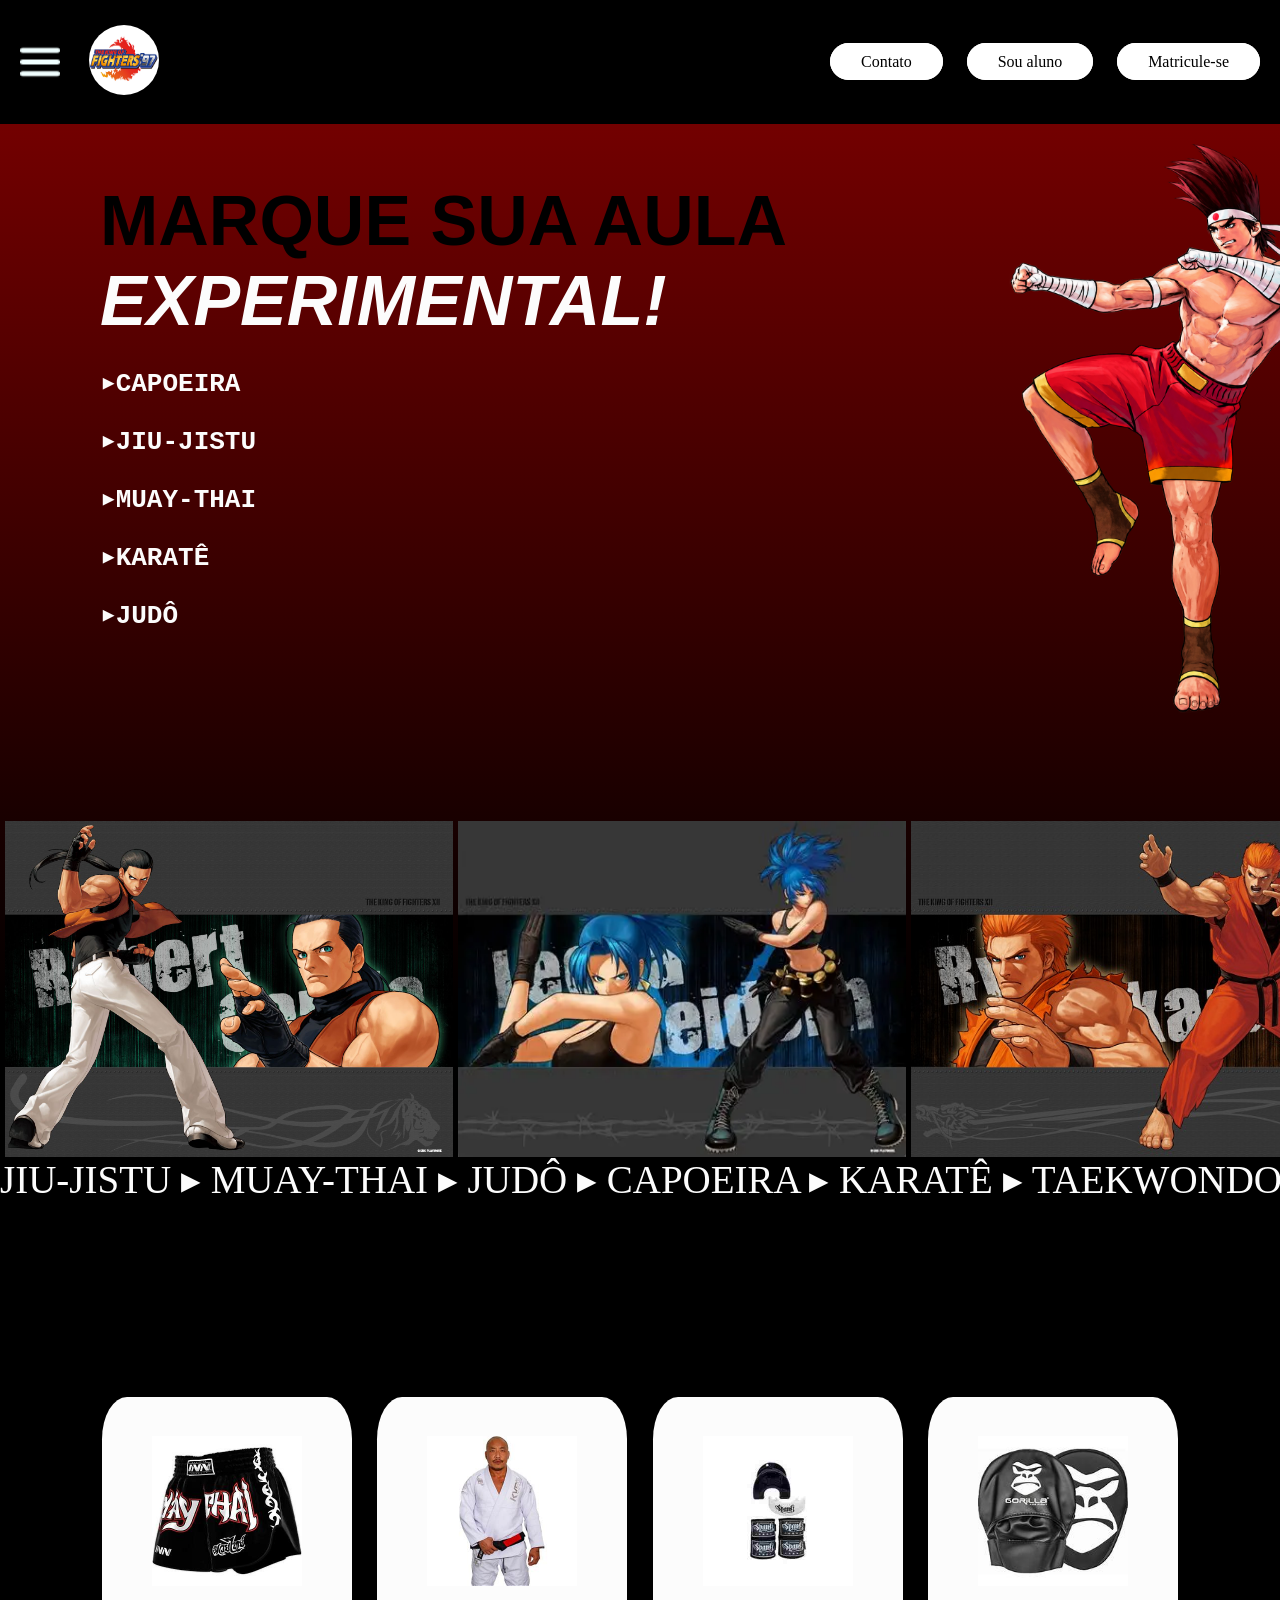
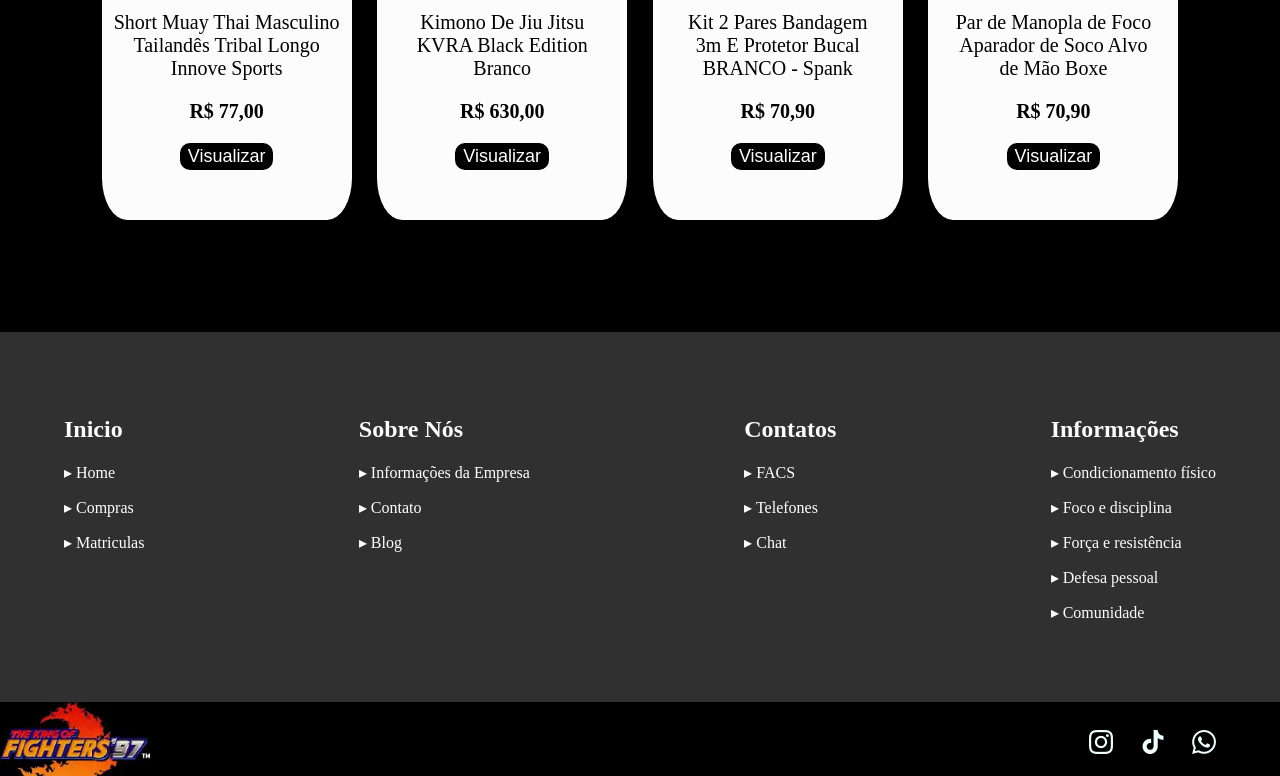
==== index.html @ a8ce58ba "Área de contato" ====
<!DOCTYPE html>
<html lang="pt-br">
<head>
    <meta charset="UTF-8">
    <meta name="viewport" content="width=device-width, initial-scale=1.0">
    <title>Academia TEAM</title>
    <link rel="stylesheet" href="static/style/style.css">
</head>
<body>
     <div id="beetwen" style="position: fixed; background-color: black;">
        <img src="static/icons/menu-burger (1).png" alt="" style="padding-left: 20px; width: 40px;">
        <a href="index.html"><img src="static/img/logo-kof-97.jpg" id="logo-kof"></a>

        <div style="margin-left: auto; padding-right: 20px; font-size: 16px;">
            <a id="btncontato" class="button0" href="#">Contato</a>
            <div id="contato">
                <h3><a href="#">Whatsapp</a></h3>
                <h3><a href="#">G-mail</a></h3>
            </div>

            <a class="button0" id="btnlogin" href="#">Sou aluno</a>
            <div id="login">
                <div id="beetwen">
                    <h2>Área do Aluno</h2>
                </div>
                <form action="" method="post">
                    CPF: <input type="text"><p>
                    Senha: <input type="password">
                    <p style="padding-left: 65%;"><button id="button1" type="submit">Acessar</button></p>
                </form>
            </div>

            <a class="button0" id="matricula" href="unidades.html">Matricule-se</a>
        </div>
    </div>
    <br><br>

    <div id="beetwen" style="background: linear-gradient(to bottom, rgb(126, 0, 0), black);">
            <h1>
                <titulo>MARQUE SUA AULA</titulo>
                <titulo><i id="transicao">EXPERIMENTAL!</i></titulo>
                <p>▸<a id="catalog" href="#">CAPOEIRA</a></p>
                <p>▸<a id="catalog" href="#">JIU-JISTU</a></p>
                <p>▸<a id="catalog" href="#">MUAY-THAI</a></p>
                <p>▸<a id="catalog" href="#">KARATÊ</a></p>
                <p>▸<a id="catalog" href="#">JUDÔ</a></p>
            </h1>
            <img id="wall" src="static/img/wallpaper.png">
    </div>
 
    <div class="carrossel">
        <img class="photo" src="static/img/robert.jpg" alt="">
        <img class="photo" src="static/img/leona.webp" alt="">
        <img class="photo" src="static/img/Sakazaki.Ryo.jpg" alt="">
        <img class="photo" src="static/img/kim.webp" alt="">
        <img class="photo" src="static/img/Iori.jpg" alt="">
        
    </div>
    <div class="carrossel">
        <titulo1>JIU-JISTU ▸ MUAY-THAI ▸ JUDÔ ▸ CAPOEIRA ▸ KARATÊ ▸ TAEKWONDO</titulo1>
    </div>
    <br><br>
    <br>
    
    <div id="beetwen" class="center">
        <div class="cartao">
            <div class="conteudo">
                <img src="static/img/OPHS.jpg" alt="" style="width: 150px;">
                    <p>Short Muay Thai Masculino 
                    <br>Tailandês Tribal Longo 
                    <br>Innove Sports</p>
                    <p><b>R$ 77,00 </b></p>
                    <button id="button1"><a href="https://produto.mercadolivre.com.br/MLB-4993190216-short-muay-thai-masculino-tailands-tribal-fighter-longo-_JM?matt_tool=78288251&matt_word=&matt_source=bing&matt_campaign=MLB_ML_BING_AO_SHIP_X_PLA_ALLB_TXS_HIGH-MID&matt_campaign_id=638757468&matt_ad_group=HIGH-MID_API&matt_match_type=e&matt_network=o&matt_device=c&matt_keyword=default&msclkid=9b20564913cb1711120f3cda92b1ddcb&utm_source=bing&utm_medium=cpc&utm_campaign=MLB_ML_BING_AO_SHIP_X_PLA_ALLB_TXS_HIGH-MID&utm_term=4581871133077495&utm_content=HIGH-MID_API">Visualizar</a></button>
            </div>
        </div>

        <div class="cartao">
            <div class="conteudo">
                <img src="static/img/Kimono.jpg" alt="" style="width: 150px;">
                    <p>Kimono De Jiu Jitsu 
                    <br>KVRA Black Edition
                    <br>Branco</p>
                    <b>R$ 630,00</b></p>
                    <button id="button1"><a href="https://www.magazineluiza.com.br/kimono-de-jiu-jitsu-kvra-silver-branco-a0/p/ae44ek7865/es/ionm/?utm_source=bing&utm_medium=cpc&utm_campaign=bing_eco_per_ven_pla_all_sor_4p_lifestyle-std&partner_id=81936&utm_term=81936&msclkid=93eac430902219bc318eaea3111dd636&gclid=93eac430902219bc318eaea3111dd636&gclsrc=3p.ds">Visualizar</a></button>
            </div>
        </div>

        <div class="cartao">
            <div class="conteudo">
                <img src="static/img/OPHS (1).jpg" alt="" style="width: 150px;">
                    <p>Kit 2 Pares Bandagem 
                    <br>3m E Protetor Bucal 
                    <br>BRANCO - Spank</p>
                    <p><b>R$ 70,90 </b></p>
                    <button id="button1"><a href="https://www.magazineluiza.com.br/kit-2-pares-bandagem-3m-e-protetor-bucal-branco-spank/p/fek5398276/es/ptbu/?utm_source=bing&utm_medium=cpc&utm_campaign=bing_eco_per_ven_pla_all_sor_4p_lifestyle-std&partner_id=81936&utm_term=81936&msclkid=0fb29546639e1388b9a0ffd5e37a675d&gclid=0fb29546639e1388b9a0ffd5e37a675d&gclsrc=3p.ds">Visualizar</a></button>
            </div>
        </div>

        <div class="cartao">
            <div class="conteudo">
                <img src="static/img/manopla.jpg" alt="" style="width: 150px;">
                    <p>Par de Manopla de Foco 
                    <br>Aparador de Soco Alvo 
                    <br>de Mão Boxe
                    <p><b>R$ 70,90 </b></p>
                    <button id="button1"><a href="https://www.amazon.com.br/Manopla-Foco-Aparador-Muay-Thai-Gorilla/dp/B07PTBH2NT/ref=asc_df_B07PTBH2NT?tag=brbngshpdsk-20&linkCode=df0&hvadid=77378347898844&hvnetw=o&hvqmt=e&hvbmt=be&hvdev=c&hvlocint=&hvlocphy=147650&hvtargid=pla-4580977785845642&psc=1&msclkid=c3d75e19207516576d66348a5e5f0f67">Visualizar</a></button>
            </div>
        </div>

    </div>

    <div class="rodape">
        <div>
            <h2>Inicio</h2>
            <a href="#">▸ Home</a> 
            <p><a href="#">▸ Compras</a>
            <p><a href="#">▸ Matriculas</a></p>
        </div>
        <div>
            <h2>Sobre Nós</h2>
            <a href="#">▸ Informações da Empresa</a>
            <p><a href="#">▸ Contato</a>
            <p><a href="#">▸ Blog</a></p>
        </div>
        <div>
            <h2>Contatos</h2>
            <a href="#">▸ FACS</a>
            <p><a href="#">▸ Telefones</a>
            <p><a href="#">▸ Chat</a></p>
        </div>
        <div>
            <h2>Informações</h2>
            ▸ Condicionamento físico
            <p>▸ Foco e disciplina
            <p>▸ Força e resistência
            <p>▸ Defesa pessoal
            <p>▸ Comunidade</p>
        </div>
    </div>

    <div class="rodape-1">
        <img src="static/img/KOFlogo.png" alt="" style="width: 150px;">
        <a style="padding-left: 75%;" href="#"><img src="static/icons/instagram.png" ></a>
                                    <a href="#"><img src="static/icons/tik-tok.png" ></a>
                                    <a href="#"><img src="static/icons/whatsapp.png" ></a>
    </div>

<script>
    window.addEventListener('load', () => {
        document.getElementById('transicao').classList.add('trans-left');
    });
</script>

<script>
    document.getElementById('btnlogin').addEventListener('click', () => {
        document.getElementById('login').classList.toggle('loginon');
    });
</script>
    
<script>
    document.getElementById('btncontato').addEventListener('click', () => {
        document.getElementById('contato').classList.toggle('contatoon');
    });

</script>

</body>
</html>
---- static/style/style.css ----
html, body {
    background-color: black;
    max-width: 100%;
    margin: 0;
    padding: 0;
}

i {
    color: #fcfcfc;
}

a {
    text-decoration: none;
    color: white;
}

.center {
    justify-content: center;
}

br {
    margin-bottom: 200px;
}
titulo {
    color: black;
    font-size: 70px;
    white-space: nowrap;
    font-family: Impact, 'Arial Narrow Bold', sans-serif;
}

titulo1 {
    color: #fcfcfc;
    display: flex;
    font-size: 39px;
    padding-top: 15%;
    white-space: nowrap;
    margin-bottom: 10%;
    max-width: 100%;
    }

h1 {
    color: #fcfcfc;
    font-family: monospace;
    padding: 100px;
    margin-bottom: 20%;
    padding-right: 30px;
    padding-top: 10%;
}

h3 {
    color:dimgray;
}

#catalog {
    color: #fcfcfc;
    transition-duration: 0.4s;
}
    #catalog:hover {
        color: black;
        padding-left: 40px;
        transition-duration: 0.5s;
    }
   
/* BOTÃO 0 */
.button0 {
    color: black;
    background-color: white;
    border: 1px solid white;
    padding: 9px;
    padding-inline: 30px;
    margin-left: 20px;
    border-radius: 20px;
    transition: 0.3s;
}
    .button0:hover {
        color: white;
        background-color: black;
        border: 1px solid white;
        transition: 0.5s;
    }

/* LOGO */
#logo-kof {
    width: 70px; 
    height: 70px;
    right: 20px;
    padding: 25px;
    margin-right: 3%;
    margin-left: 3%;
    border-radius: 70px;
}

/* CARROSSEL */
.photo {
    width: 35%;
    padding-left: 5px;
    animation: mover 25s linear infinite alternate-reverse;
}
    @keyframes mover {
    from {
        transform: translateX(-220%);
    }
    to {
        transform: translateX(0);
    }
}

.carrossel {
    display: flex;
    width: 100%;
    overflow: hidden;
    margin-top: -15%;
}

/* ELEMENTOS ALINHADOS */
#beetwen {
    display: flex;
    align-items: center;
    width: 100%;
}

/* PNG PRINCIPAL */
#wall {
    width: 27%;
    margin-left: 15%;
    padding-right: 5%;
    margin-bottom: 15%;
} 

/* CARD */
.cartao {
    background-color: #fcfcfc;
    width: 250px;
    margin: 1%;
    padding-bottom: 50px;
    padding-top: 3%;
    border-radius: 10%;
    transition: 0.3s ease;
}
    .cartao:hover {
        width: 277px;
        transition: 0.6s;
        margin: 0%;
    }

.conteudo {
    color: black;
    width: 100%;
    font-size: 20px;
    text-align: center;
}

/* BOTÃO DO CARD */
#button1 {
    font-size: 18px;
    border-radius: 10px;
    color: white;
    background-color: black;
    transition: 0.3s;
    border: 2PX solid black;
}
    #button1:hover {
        box-shadow: 5px 5px 10px 2px black;
        padding-left: 12px;
        padding-right: 12px;
        transition: 0.3s;
    }

/* RODAPÉ */
.rodape {
    color: #fcfcfc;
    background-color: rgb(48, 48, 48);
    display: flex;
    justify-content: space-between;
    padding: 5%;
    margin-top: 100px;
}

.rodape-1 {
    width: 95%;
    display: flex;
    justify-content: space-between;
    align-items: center;
}

/* TRANSIÇÃO "EXPERIMENTAL" */ 
#transicao {
    padding-left: 70px;
    opacity: 0;
    transition-duration: 1.0s;
}
#transicao.trans-left {
    padding-left: 0px;
    opacity: 1;
    transition-duration: 1.0s;
}

/* SESSÃO DE LOGIN */
#login {
    display: none;
}
#login.loginon {
    color: white;
    background-color: rgb(126, 0, 0);
    width: 250px;
    display: block;
    align-items: center;
    border-radius: 15px;
    border: 2px solid black;
    box-shadow: 0px 0px 10px 0px black;
    margin-top: 3%;
    padding: 1%;
    padding-top: -10%;
    white-space: nowrap;
    position: absolute;
}

/* Input */
input {
    border-radius: 10px;
    border: 2px solid black;
    font-size: 14px;
}

/* PAGINA "UNIDADE" */

#img0 {
    width: 320px;
    border-radius: 40px 10px;
}

/* CARTÃO DAS UNIDADES */
card0 {
    width: 100%;
    margin: 5%;
    color: white;
    border: 1px solid black;
    border-radius: 40px 10px;
}
card0:hover {
    border: 1px solid white;
    border-radius: 40px 10px;
    box-shadow: 0px 0px 10px 0px white;
}

/* OPÇÃO DE CONTATO */
#contato {
    display: none;
}
#contato.contatoon {
    display: block;
    color: white;
    background-color: rgb(126, 0, 0);
    border-radius: 10px;
    border: 1px solid black;
    box-shadow: 0px 0px 10px 0px black;
    padding-left: 2%;
    padding-right: 2%;
    margin-top: 1%;
    position: absolute;
}
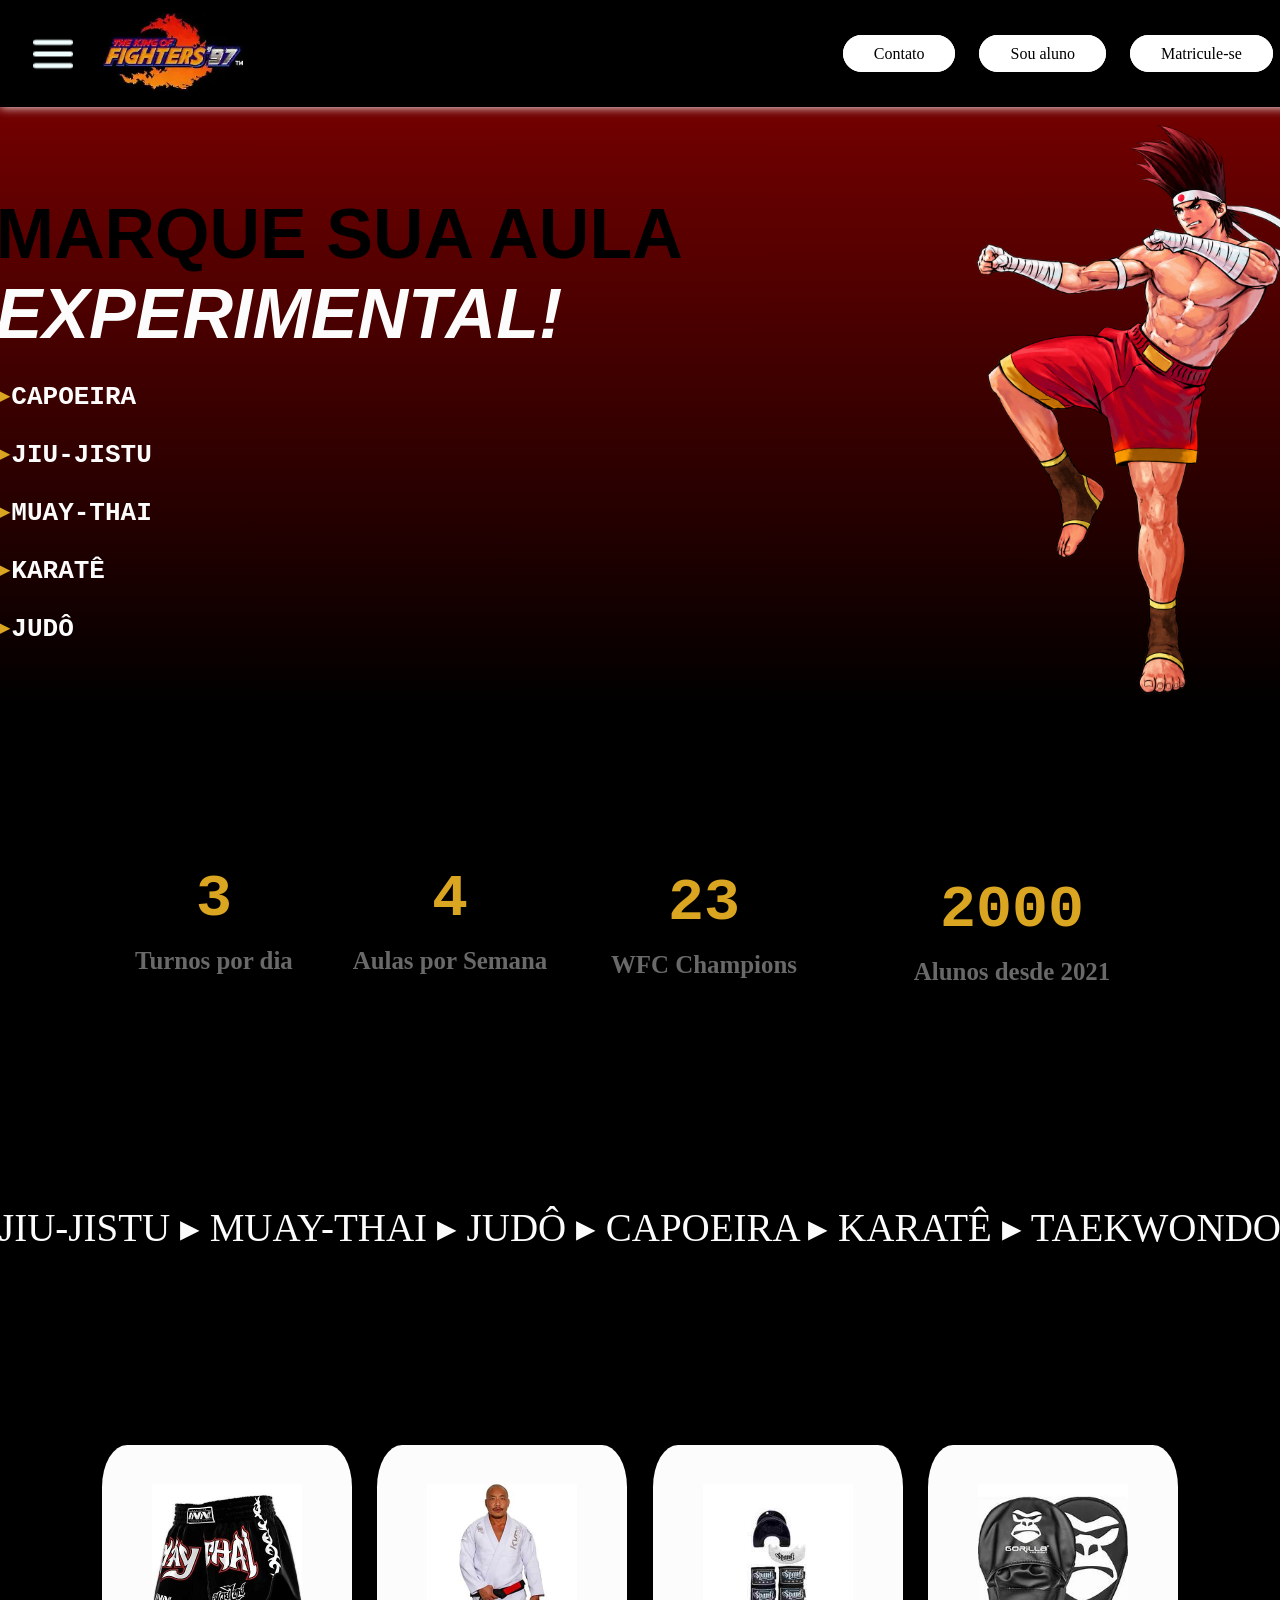
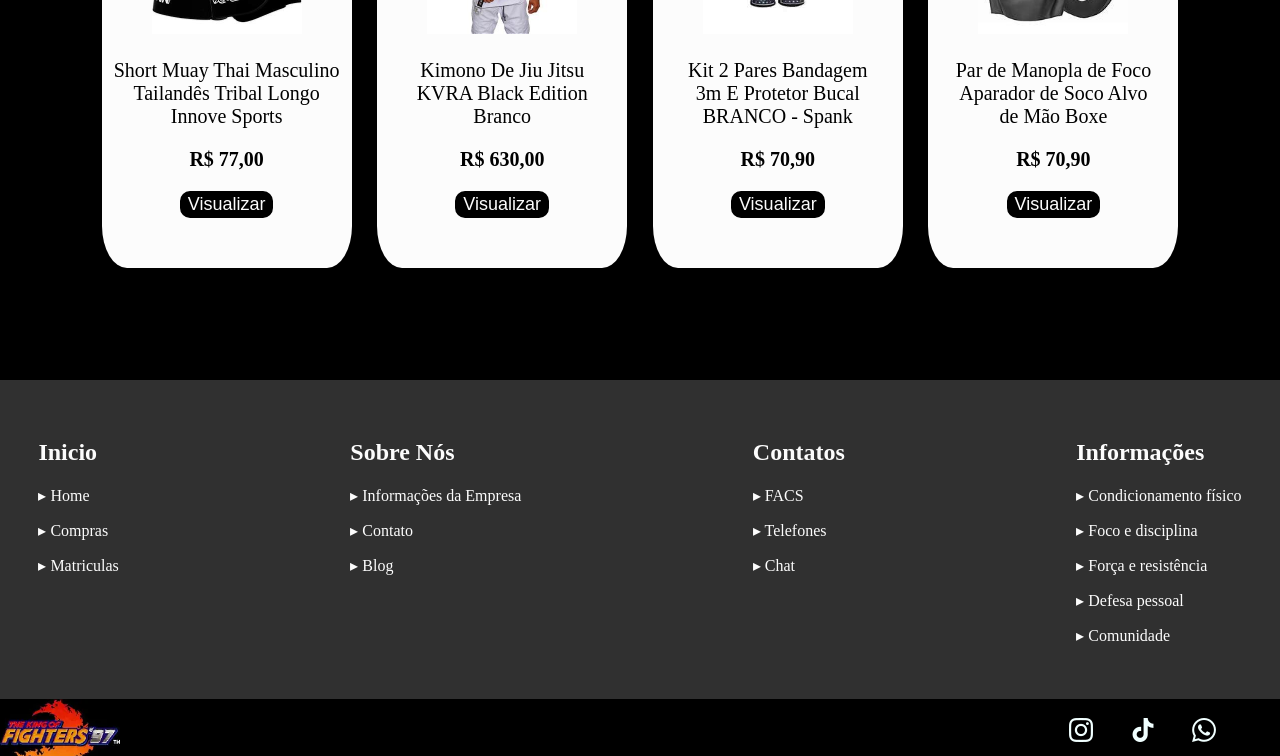
==== commit f2f23597: "Info - Criação" ====
--- a/index.html
+++ b/index.html
@@ -6,128 +6,167 @@
     <title>Academia TEAM</title>
     <link rel="stylesheet" href="static/style/style.css">
 </head>
+
 <body>
-     <div id="beetwen" style="position: fixed; background-color: black;">
+    <navbar id="beetwen">
         <img src="static/icons/menu-burger (1).png" alt="" style="padding-left: 20px; width: 40px;">
-        <a href="index.html"><img src="static/img/logo-kof-97.jpg" id="logo-kof"></a>
+        <a href="index.html">
+            <img src="static/img/KOFlogo.png" style="width: 140px; padding-left: 30px;">
+        </a>
 
         <div style="margin-left: auto; padding-right: 20px; font-size: 16px;">
             <a id="btncontato" class="button0" href="#">Contato</a>
+
             <div id="contato">
                 <h3><a href="#">Whatsapp</a></h3>
                 <h3><a href="#">G-mail</a></h3>
             </div>
 
             <a class="button0" id="btnlogin" href="#">Sou aluno</a>
+
             <div id="login">
                 <div id="beetwen">
                     <h2>Área do Aluno</h2>
                 </div>
+
                 <form action="" method="post">
                     CPF: <input type="text"><p>
                     Senha: <input type="password">
-                    <p style="padding-left: 65%;"><button id="button1" type="submit">Acessar</button></p>
+                    <p style="padding-left: 65%;">
+                        <button id="button1" type="submit">Acessar</button>
+                    </p>
                 </form>
             </div>
 
             <a class="button0" id="matricula" href="unidades.html">Matricule-se</a>
         </div>
-    </div>
+    </navbar>
+
     <br><br>
 
-    <div id="beetwen" style="background: linear-gradient(to bottom, rgb(126, 0, 0), black);">
-            <h1>
-                <titulo>MARQUE SUA AULA</titulo>
-                <titulo><i id="transicao">EXPERIMENTAL!</i></titulo>
-                <p>▸<a id="catalog" href="#">CAPOEIRA</a></p>
-                <p>▸<a id="catalog" href="#">JIU-JISTU</a></p>
-                <p>▸<a id="catalog" href="#">MUAY-THAI</a></p>
-                <p>▸<a id="catalog" href="#">KARATÊ</a></p>
-                <p>▸<a id="catalog" href="#">JUDÔ</a></p>
-            </h1>
-            <img id="wall" src="static/img/wallpaper.png">
-    </div>
- 
-    <div class="carrossel">
-        <img class="photo" src="static/img/robert.jpg" alt="">
-        <img class="photo" src="static/img/leona.webp" alt="">
-        <img class="photo" src="static/img/Sakazaki.Ryo.jpg" alt="">
-        <img class="photo" src="static/img/kim.webp" alt="">
-        <img class="photo" src="static/img/Iori.jpg" alt="">
-        
-    </div>
-    <div class="carrossel">
+    <initial id="beetwen">
+        <h1>
+            <titulo>MARQUE SUA AULA</titulo>
+            <titulo><i id="transicao">EXPERIMENTAL!</i></titulo>
+            <p>▸<a id="catalog" href="#">CAPOEIRA</a></p>
+            <p>▸<a id="catalog" href="#">JIU-JISTU</a></p>
+            <p>▸<a id="catalog" href="#">MUAY-THAI</a></p>
+            <p>▸<a id="catalog" href="#">KARATÊ</a></p>
+            <p>▸<a id="catalog" href="#">JUDÔ</a></p>
+        </h1>
+
+        <img id="wall" src="static/img/wallpaper.png">
+    </initial>
+
+    <info>
+        <div>
+            <h1>3</h1>
+            <h5>Turnos por dia</h5>
+        </div>
+        <div>
+            <h1>4</h1>
+            <h5>Aulas por Semana</h5>
+        </div>
+        <div>
+            <h1>23</h1>
+            <h5>WFC Champions</h5>
+        </div>
+        <div>
+            <h1>2000</h1>
+            <h5>Alunos desde 2021</h5>
+        </div>
+    </info>
+
+    <div>
         <titulo1>JIU-JISTU ▸ MUAY-THAI ▸ JUDÔ ▸ CAPOEIRA ▸ KARATÊ ▸ TAEKWONDO</titulo1>
     </div>
+
     <br><br>
     <br>
-    
-    <div id="beetwen" class="center">
+
+    <div id="beetwen">
         <div class="cartao">
             <div class="conteudo">
                 <img src="static/img/OPHS.jpg" alt="" style="width: 150px;">
-                    <p>Short Muay Thai Masculino 
-                    <br>Tailandês Tribal Longo 
-                    <br>Innove Sports</p>
-                    <p><b>R$ 77,00 </b></p>
-                    <button id="button1"><a href="https://produto.mercadolivre.com.br/MLB-4993190216-short-muay-thai-masculino-tailands-tribal-fighter-longo-_JM?matt_tool=78288251&matt_word=&matt_source=bing&matt_campaign=MLB_ML_BING_AO_SHIP_X_PLA_ALLB_TXS_HIGH-MID&matt_campaign_id=638757468&matt_ad_group=HIGH-MID_API&matt_match_type=e&matt_network=o&matt_device=c&matt_keyword=default&msclkid=9b20564913cb1711120f3cda92b1ddcb&utm_source=bing&utm_medium=cpc&utm_campaign=MLB_ML_BING_AO_SHIP_X_PLA_ALLB_TXS_HIGH-MID&utm_term=4581871133077495&utm_content=HIGH-MID_API">Visualizar</a></button>
+                <p>
+                    Short Muay Thai Masculino
+                    <br>Tailandês Tribal Longo
+                    <br>Innove Sports
+                </p>
+                <p><b>R$ 77,00 </b></p>
+                <button id="button1">
+                    <a href="#">Visualizar</a>
+                </button>
             </div>
         </div>
 
         <div class="cartao">
             <div class="conteudo">
                 <img src="static/img/Kimono.jpg" alt="" style="width: 150px;">
-                    <p>Kimono De Jiu Jitsu 
+                <p>
+                    Kimono De Jiu Jitsu
                     <br>KVRA Black Edition
-                    <br>Branco</p>
-                    <b>R$ 630,00</b></p>
-                    <button id="button1"><a href="https://www.magazineluiza.com.br/kimono-de-jiu-jitsu-kvra-silver-branco-a0/p/ae44ek7865/es/ionm/?utm_source=bing&utm_medium=cpc&utm_campaign=bing_eco_per_ven_pla_all_sor_4p_lifestyle-std&partner_id=81936&utm_term=81936&msclkid=93eac430902219bc318eaea3111dd636&gclid=93eac430902219bc318eaea3111dd636&gclsrc=3p.ds">Visualizar</a></button>
+                    <br>Branco
+                </p>
+                <b>R$ 630,00</b></p>
+                <button id="button1">
+                    <a href="#">Visualizar</a>
+                </button>
             </div>
         </div>
 
         <div class="cartao">
             <div class="conteudo">
                 <img src="static/img/OPHS (1).jpg" alt="" style="width: 150px;">
-                    <p>Kit 2 Pares Bandagem 
-                    <br>3m E Protetor Bucal 
-                    <br>BRANCO - Spank</p>
-                    <p><b>R$ 70,90 </b></p>
-                    <button id="button1"><a href="https://www.magazineluiza.com.br/kit-2-pares-bandagem-3m-e-protetor-bucal-branco-spank/p/fek5398276/es/ptbu/?utm_source=bing&utm_medium=cpc&utm_campaign=bing_eco_per_ven_pla_all_sor_4p_lifestyle-std&partner_id=81936&utm_term=81936&msclkid=0fb29546639e1388b9a0ffd5e37a675d&gclid=0fb29546639e1388b9a0ffd5e37a675d&gclsrc=3p.ds">Visualizar</a></button>
+                <p>
+                    Kit 2 Pares Bandagem
+                    <br>3m E Protetor Bucal
+                    <br>BRANCO - Spank
+                </p>
+                <p><b>R$ 70,90 </b></p>
+                <button id="button1">
+                    <a href="#">Visualizar</a>
+                </button>
             </div>
         </div>
 
         <div class="cartao">
             <div class="conteudo">
                 <img src="static/img/manopla.jpg" alt="" style="width: 150px;">
-                    <p>Par de Manopla de Foco 
-                    <br>Aparador de Soco Alvo 
+                <p>
+                    Par de Manopla de Foco
+                    <br>Aparador de Soco Alvo
                     <br>de Mão Boxe
-                    <p><b>R$ 70,90 </b></p>
-                    <button id="button1"><a href="https://www.amazon.com.br/Manopla-Foco-Aparador-Muay-Thai-Gorilla/dp/B07PTBH2NT/ref=asc_df_B07PTBH2NT?tag=brbngshpdsk-20&linkCode=df0&hvadid=77378347898844&hvnetw=o&hvqmt=e&hvbmt=be&hvdev=c&hvlocint=&hvlocphy=147650&hvtargid=pla-4580977785845642&psc=1&msclkid=c3d75e19207516576d66348a5e5f0f67">Visualizar</a></button>
-            </div>
-        </div>
-
+                <p><b>R$ 70,90 </b></p>
+                <button id="button1">
+                    <a href="#">Visualizar</a>
+                </button>
+            </div>
+        </div>
     </div>
 
     <div class="rodape">
         <div>
             <h2>Inicio</h2>
-            <a href="#">▸ Home</a> 
+            <a href="#">▸ Home</a>
             <p><a href="#">▸ Compras</a>
             <p><a href="#">▸ Matriculas</a></p>
         </div>
+
         <div>
             <h2>Sobre Nós</h2>
             <a href="#">▸ Informações da Empresa</a>
             <p><a href="#">▸ Contato</a>
             <p><a href="#">▸ Blog</a></p>
         </div>
+
         <div>
             <h2>Contatos</h2>
             <a href="#">▸ FACS</a>
             <p><a href="#">▸ Telefones</a>
             <p><a href="#">▸ Chat</a></p>
         </div>
+
         <div>
             <h2>Informações</h2>
             ▸ Condicionamento físico
@@ -139,30 +178,30 @@
     </div>
 
     <div class="rodape-1">
-        <img src="static/img/KOFlogo.png" alt="" style="width: 150px;">
-        <a style="padding-left: 75%;" href="#"><img src="static/icons/instagram.png" ></a>
-                                    <a href="#"><img src="static/icons/tik-tok.png" ></a>
-                                    <a href="#"><img src="static/icons/whatsapp.png" ></a>
-    </div>
-
-<script>
-    window.addEventListener('load', () => {
-        document.getElementById('transicao').classList.add('trans-left');
-    });
-</script>
-
-<script>
-    document.getElementById('btnlogin').addEventListener('click', () => {
-        document.getElementById('login').classList.toggle('loginon');
-    });
-</script>
-    
-<script>
-    document.getElementById('btncontato').addEventListener('click', () => {
-        document.getElementById('contato').classList.toggle('contatoon');
-    });
-
-</script>
-
+        <img src="static/img/KOFlogo.png" alt="" style="width: 120px;">
+        <a style="padding-left: 75%;" href="#">
+            <img src="static/icons/instagram.png">
+        </a>
+        <a href="#">
+            <img src="static/icons/tik-tok.png">
+        </a>
+        <a href="#">
+            <img src="static/icons/whatsapp.png">
+        </a>
+    </div>
+
+    <script>
+        window.addEventListener('load', () => {
+            document.getElementById('transicao').classList.add('trans-left');
+        });
+
+        document.getElementById('btnlogin').addEventListener('click', () => {
+            document.getElementById('login').classList.toggle('loginon');
+        });
+
+        document.getElementById('btncontato').addEventListener('click', () => {
+            document.getElementById('contato').classList.toggle('contatoon');
+        });
+    </script>
 </body>
 </html>
--- a/static/style/style.css
+++ b/static/style/style.css
@@ -5,17 +5,21 @@
     padding: 0;
 }
 
-i {
-    color: #fcfcfc;
-}
-
-a {
+navbar {
+    position: fixed;
+    background-color: black;
+    box-shadow: 0px 0px 10px 0px white;
+    padding: 1%;
+}
+
+initial {
+    background: linear-gradient(to bottom, rgb(126, 0, 0), black);
+    margin-top: 1%;
+}
+
+i, a {
+    color: #fcfcfc;
     text-decoration: none;
-    color: white;
-}
-
-.center {
-    justify-content: center;
 }
 
 br {
@@ -31,6 +35,7 @@
 titulo1 {
     color: #fcfcfc;
     display: flex;
+    justify-content: center;
     font-size: 39px;
     padding-top: 15%;
     white-space: nowrap;
@@ -39,16 +44,15 @@
     }
 
 h1 {
-    color: #fcfcfc;
+    color: goldenrod;
     font-family: monospace;
     padding: 100px;
-    margin-bottom: 20%;
-    padding-right: 30px;
     padding-top: 10%;
-}
-
-h3 {
-    color:dimgray;
+    padding-bottom: 20px;
+}
+
+h3, h5 {
+    color: dimgrey;
 }
 
 #catalog {
@@ -56,7 +60,6 @@
     transition-duration: 0.4s;
 }
     #catalog:hover {
-        color: black;
         padding-left: 40px;
         transition-duration: 0.5s;
     }
@@ -90,26 +93,16 @@
     border-radius: 70px;
 }
 
-/* CARROSSEL */
-.photo {
-    width: 35%;
-    padding-left: 5px;
-    animation: mover 25s linear infinite alternate-reverse;
-}
-    @keyframes mover {
-    from {
-        transform: translateX(-220%);
-    }
-    to {
-        transform: translateX(0);
-    }
-}
-
-.carrossel {
-    display: flex;
-    width: 100%;
-    overflow: hidden;
-    margin-top: -15%;
+info {
+    color: white;
+    font-size: 30px;
+    display: flex;
+    justify-content: space-between;
+    justify-content: center;
+    padding-top: 10%;
+    text-align: center;
+    line-height: 0;
+    margin: auto;
 }
 
 /* ELEMENTOS ALINHADOS */
@@ -117,6 +110,7 @@
     display: flex;
     align-items: center;
     width: 100%;
+    justify-content: center;
 }
 
 /* PNG PRINCIPAL */
@@ -124,7 +118,7 @@
     width: 27%;
     margin-left: 15%;
     padding-right: 5%;
-    margin-bottom: 15%;
+    padding-top: 5%;
 } 
 
 /* CARD */
@@ -172,7 +166,7 @@
     background-color: rgb(48, 48, 48);
     display: flex;
     justify-content: space-between;
-    padding: 5%;
+    padding: 3%;
     margin-top: 100px;
 }
 
@@ -206,9 +200,10 @@
     display: block;
     align-items: center;
     border-radius: 15px;
-    border: 2px solid black;
+    border: 1px solid black;
     box-shadow: 0px 0px 10px 0px black;
-    margin-top: 3%;
+    margin-top: 1%;
+    margin-left: 5%;
     padding: 1%;
     padding-top: -10%;
     white-space: nowrap;
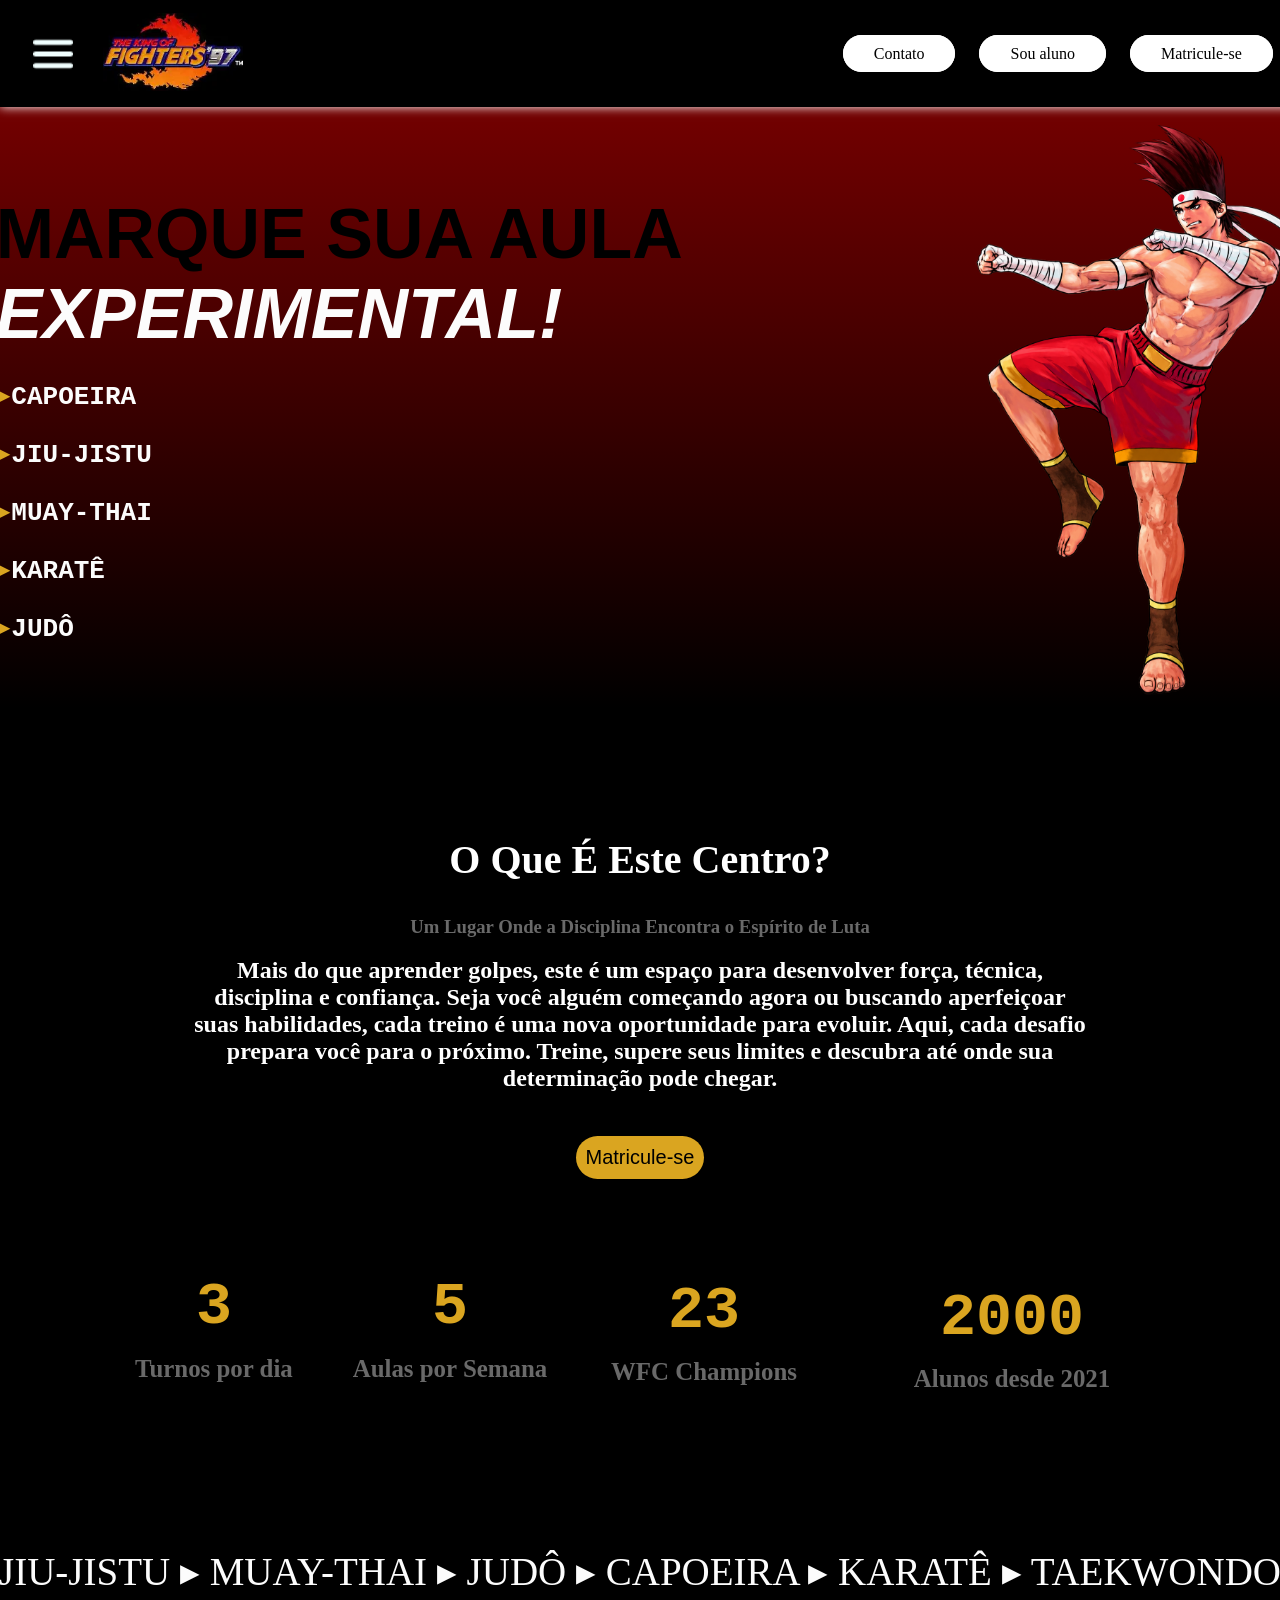
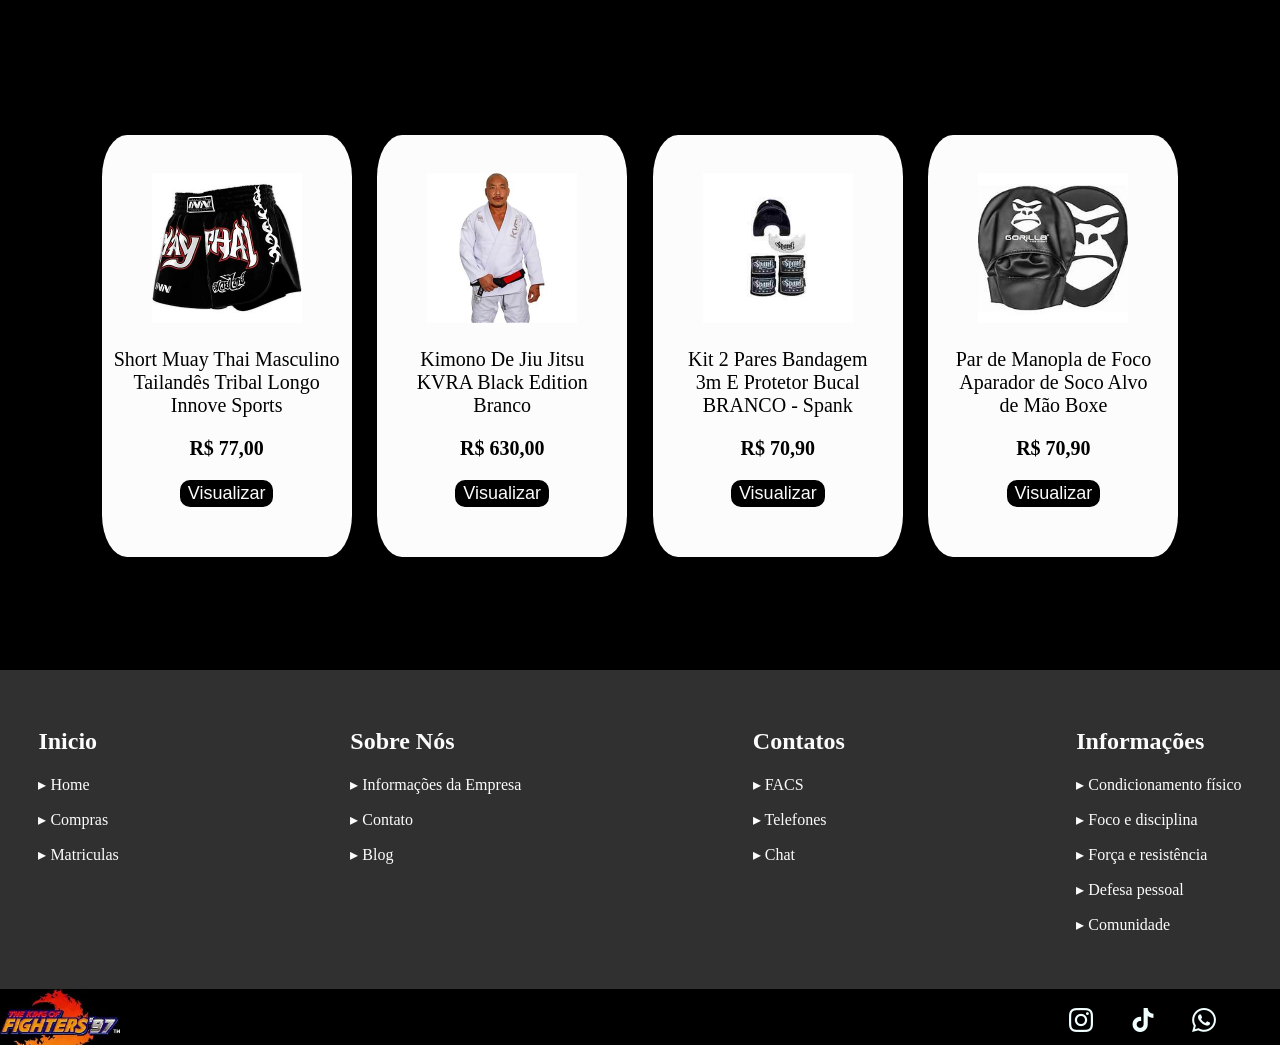
==== commit 2d5c507a: "Add - Descricao" ====
--- a/index.html
+++ b/index.html
@@ -58,13 +58,29 @@
         <img id="wall" src="static/img/wallpaper.png">
     </initial>
 
-    <info>
+    <descricao>
+        <h2 style="font-size: 40px;">
+            O Que É Este Centro?
+        </h2>
+        <h3>
+            Um Lugar Onde a Disciplina Encontra o Espírito de Luta
+        </h3>
+        <h2 style="width: 70%; margin: auto;">
+            Mais do que aprender golpes, este é um espaço para desenvolver força, técnica, disciplina e confiança. Seja você alguém começando agora ou buscando aperfeiçoar suas habilidades, cada treino é uma nova oportunidade para evoluir.
+            Aqui, cada desafio prepara você para o próximo. Treine, supere seus limites e descubra até onde sua determinação pode chegar.
+        
+            <br>
+            <a href="unidades.html"><button id="button2">Matricule-se</button></a>
+        </h2>
+    </descricao>
+
+     <info>
         <div>
             <h1>3</h1>
             <h5>Turnos por dia</h5>
         </div>
         <div>
-            <h1>4</h1>
+            <h1>5</h1>
             <h5>Aulas por Semana</h5>
         </div>
         <div>
@@ -80,9 +96,6 @@
     <div>
         <titulo1>JIU-JISTU ▸ MUAY-THAI ▸ JUDÔ ▸ CAPOEIRA ▸ KARATÊ ▸ TAEKWONDO</titulo1>
     </div>
-
-    <br><br>
-    <br>
 
     <div id="beetwen">
         <div class="cartao">
--- a/static/style/style.css
+++ b/static/style/style.css
@@ -15,6 +15,7 @@
 initial {
     background: linear-gradient(to bottom, rgb(126, 0, 0), black);
     margin-top: 1%;
+    margin-bottom: 10%;
 }
 
 i, a {
@@ -37,9 +38,9 @@
     display: flex;
     justify-content: center;
     font-size: 39px;
-    padding-top: 15%;
     white-space: nowrap;
     margin-bottom: 10%;
+    margin-top: 10%;
     max-width: 100%;
     }
 
@@ -99,10 +100,11 @@
     display: flex;
     justify-content: space-between;
     justify-content: center;
-    padding-top: 10%;
+    padding-top: 5%;
     text-align: center;
     line-height: 0;
     margin: auto;
+    margin-bottom: 10%;
 }
 
 /* ELEMENTOS ALINHADOS */
@@ -253,4 +255,28 @@
     padding-right: 2%;
     margin-top: 1%;
     position: absolute;
-}+}
+
+descricao {
+   text-align: center;
+   color: white;
+   margin: auto;
+   padding: auto;
+}
+
+#button2 {
+    padding: auto;
+    background-color: goldenrod;
+    font-size: 20px;
+    border: none;
+    border-radius: 35px;
+    margin-top: 5%;
+    padding: 10px;
+    font-family: Impact, Haettenschweiler, 'Arial Narrow Bold', sans-serif;
+    transition: 0.3s;
+}
+    #button2:hover {
+        padding-left: 3%;
+        padding-right: 3%;
+        transition: 0.2s;
+    }
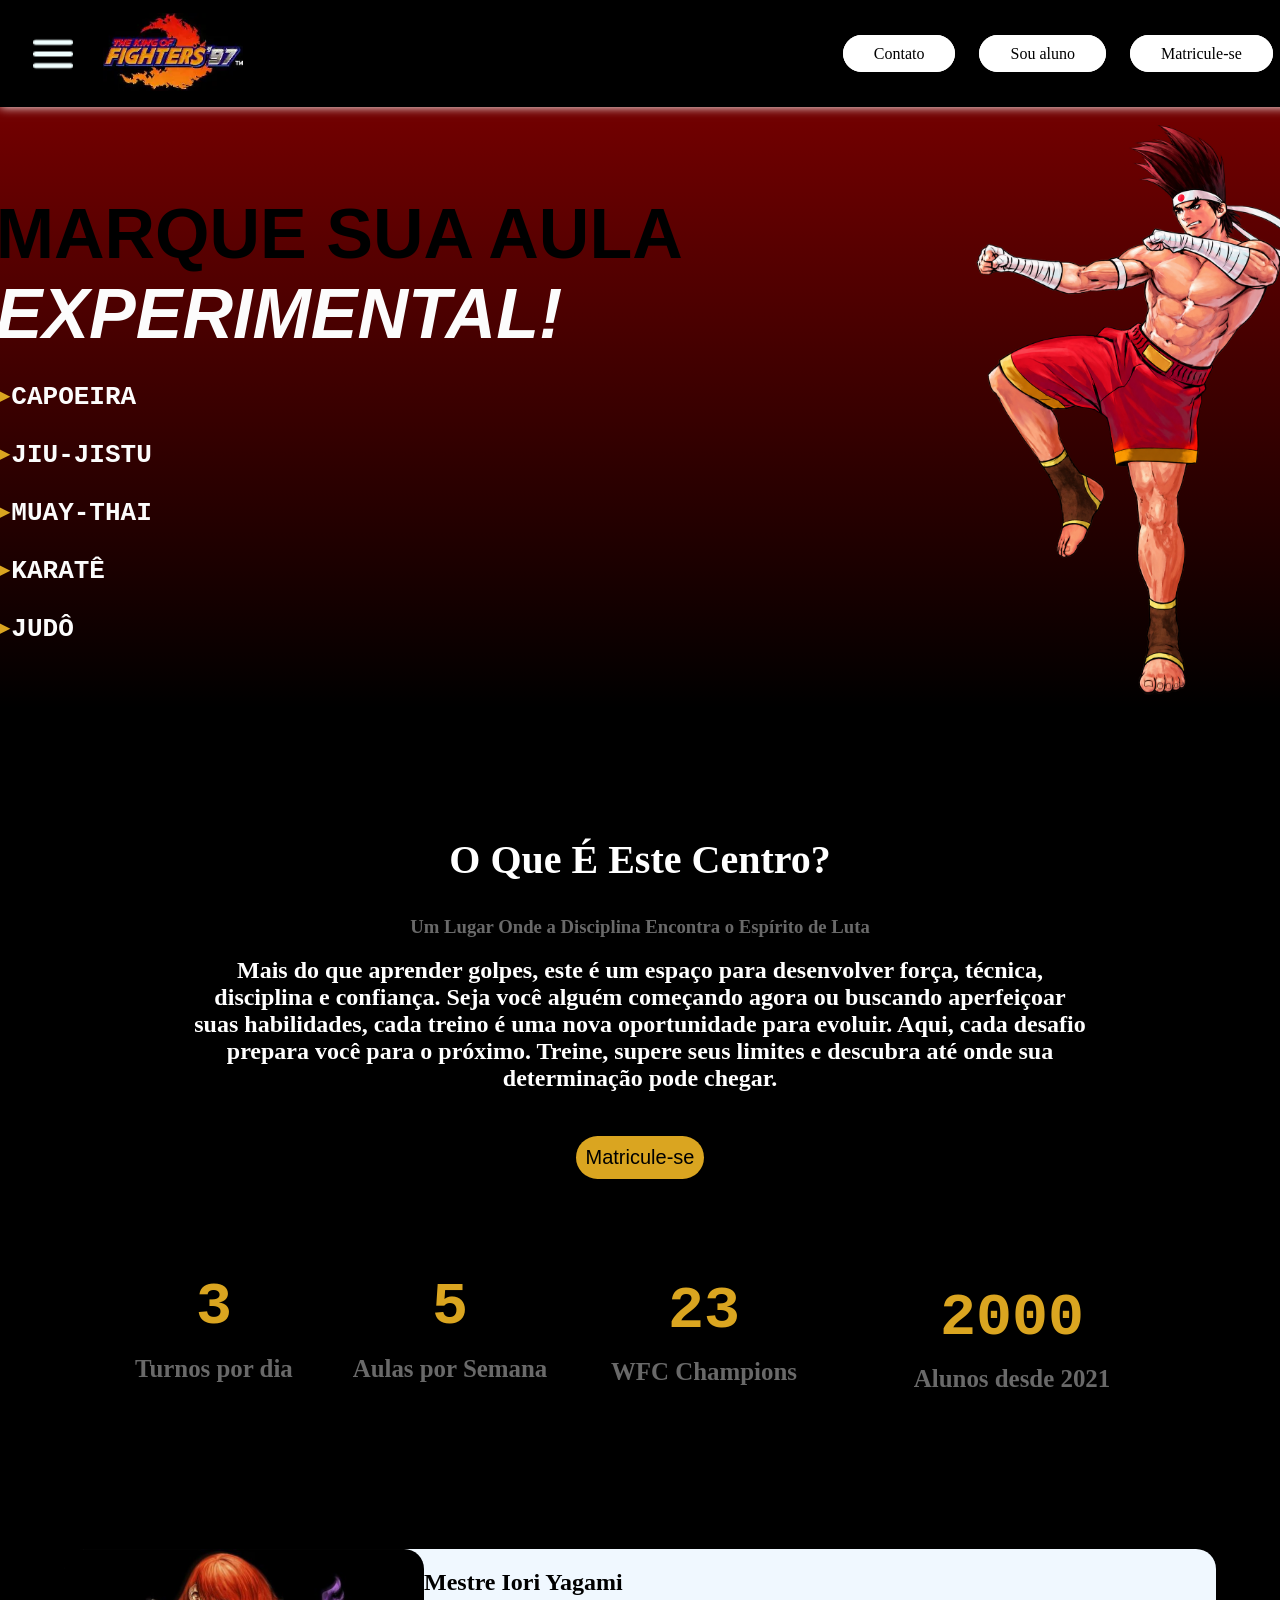
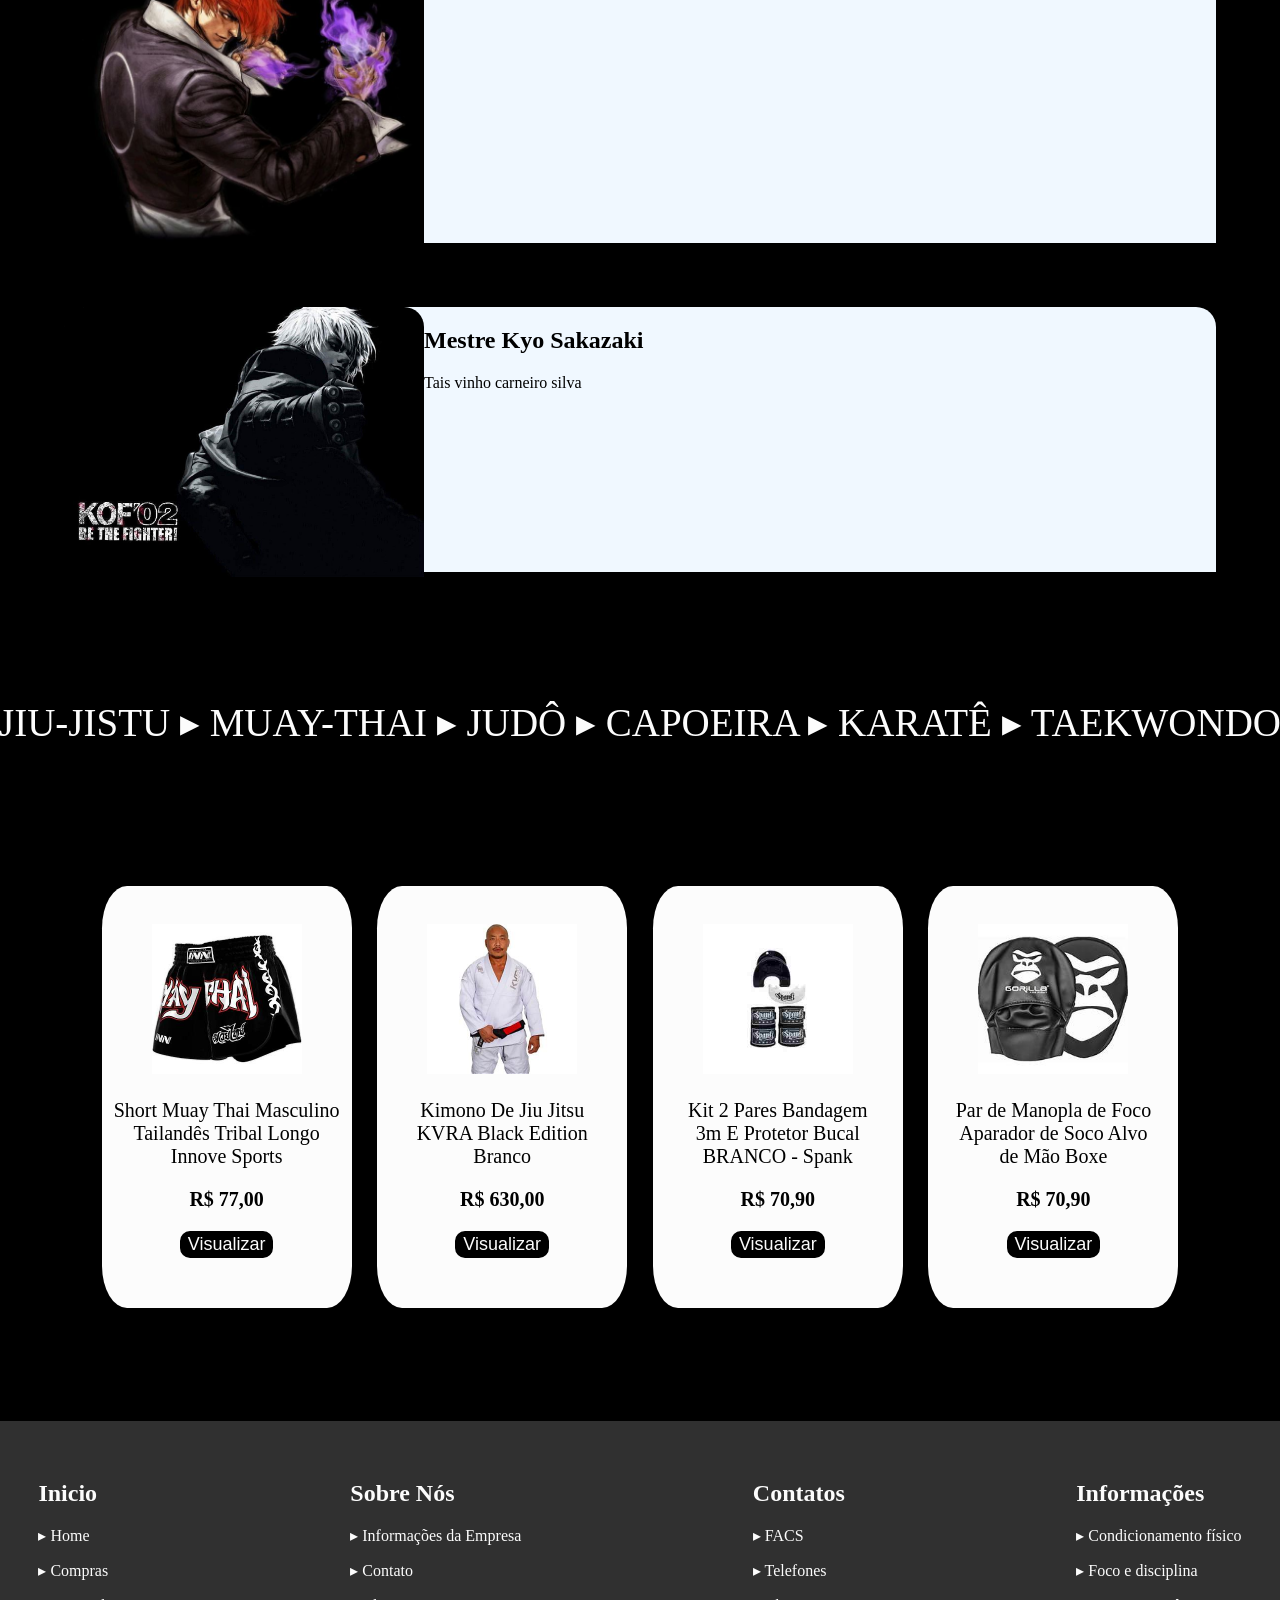
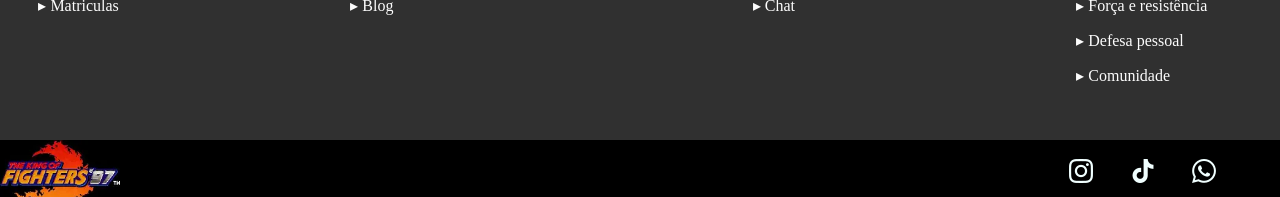
==== commit e0ba5cf2: "Add - Desc Professores" ====
--- a/index.html
+++ b/index.html
@@ -93,6 +93,24 @@
         </div>
     </info>
 
+    <professores>
+        <div id="prof">
+            <img src="static/img/yagami-iori.jpg" alt="" style="width: 360px; border-radius: 20px 20px 0px 0px; margin-bottom: -5px;">
+            <div>
+                <h2>Mestre Iori Yagami</h2>
+                <h4></h4>
+            </div>
+        </div>
+        
+        <div id="prof">
+                <img src="static/img/Ryo.jpg" alt="" style="width: 360px; border-radius: 20px 20px 0px 0px; margin-bottom: -5px;">
+                <div>
+                    <h2>Mestre Kyo Sakazaki</h2>
+                    <p>Tais vinho carneiro silva</p>
+                </div>
+        </div>
+    </professores>
+
     <div>
         <titulo1>JIU-JISTU ▸ MUAY-THAI ▸ JUDÔ ▸ CAPOEIRA ▸ KARATÊ ▸ TAEKWONDO</titulo1>
     </div>
--- a/static/style/style.css
+++ b/static/style/style.css
@@ -279,4 +279,24 @@
         padding-left: 3%;
         padding-right: 3%;
         transition: 0.2s;
+    }
+
+professores {
+    color: black;
+    margin: auto;
+    padding: auto;
+}
+#prof {
+    width: 90%;
+    margin-bottom: 10%;
+    background-color: aliceblue;
+    border-radius: 25px 20px 0px 0px;
+    display: flex;
+    padding: auto;
+    margin: 5%;
+    transition: 0.3s;
+}
+    #prof:hover {
+        box-shadow: 0px 0px 10px 0px white;
+        transition: 0.2s;
     }
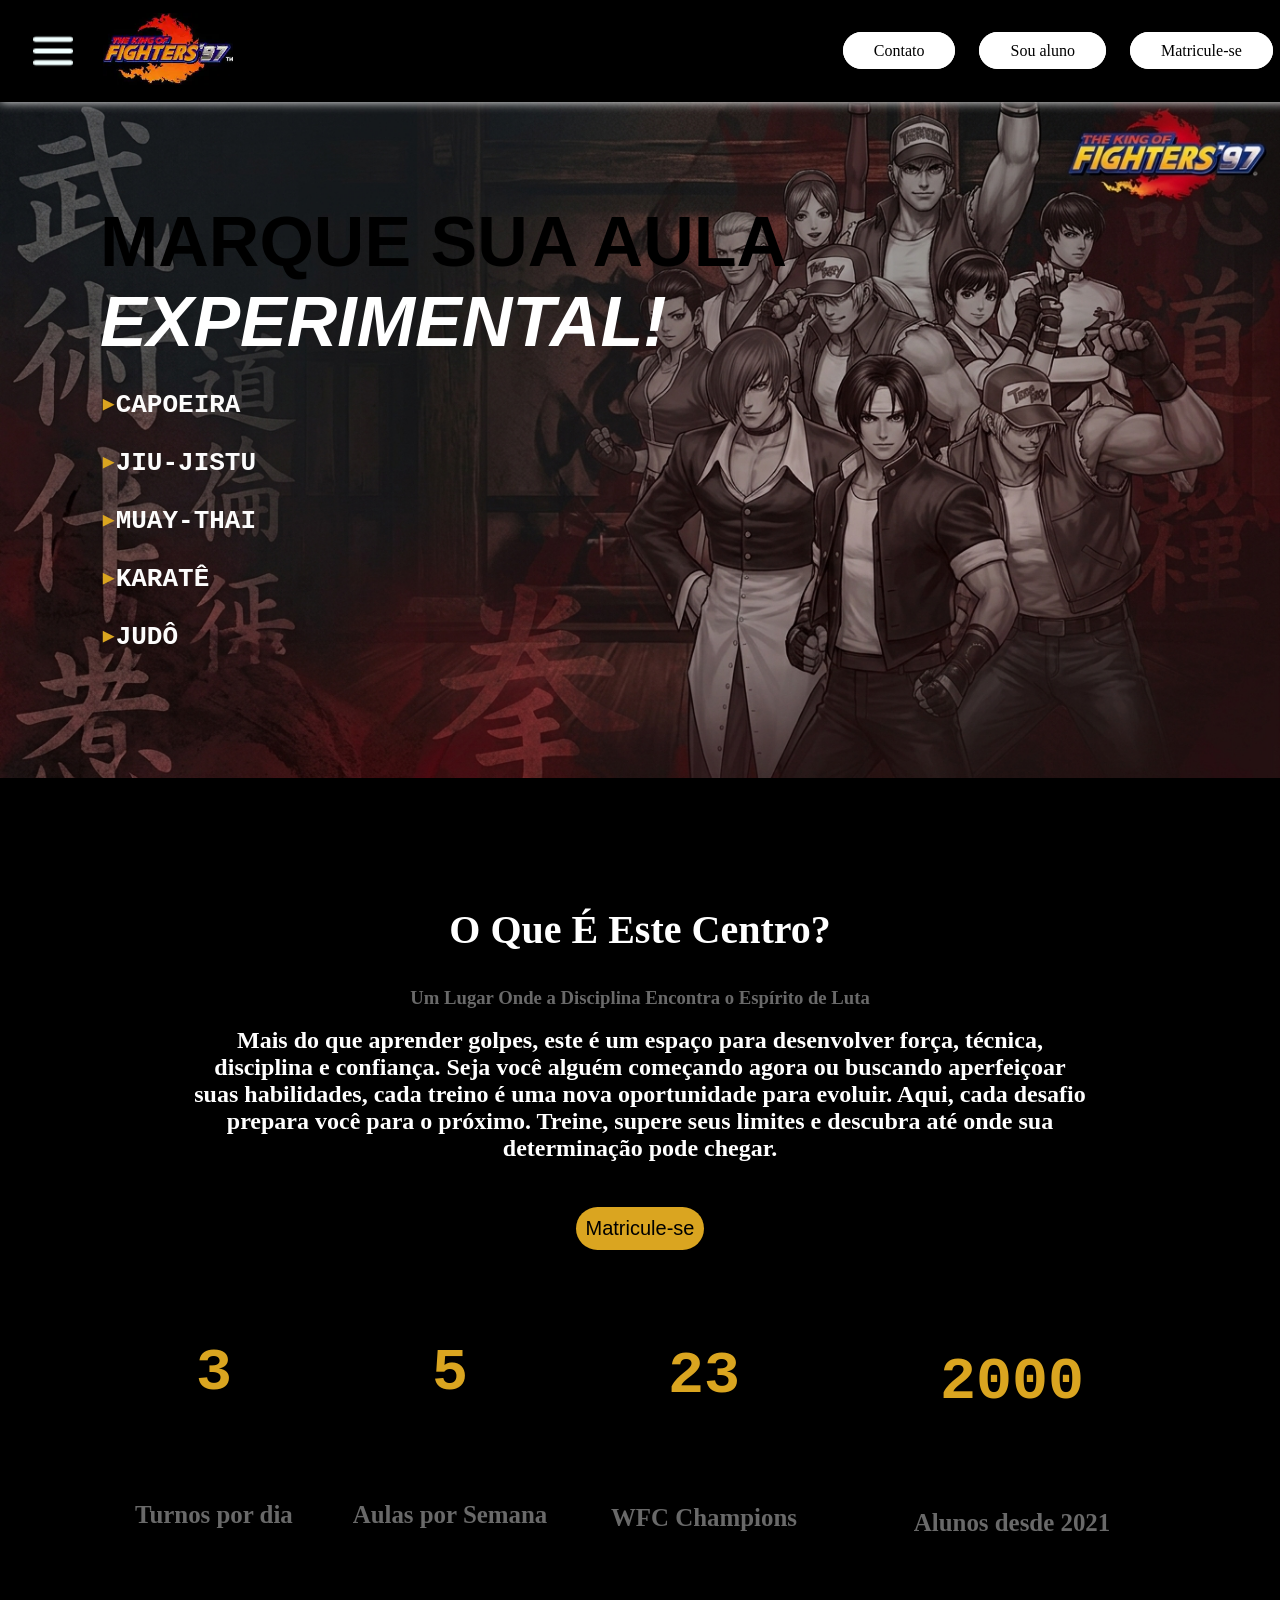
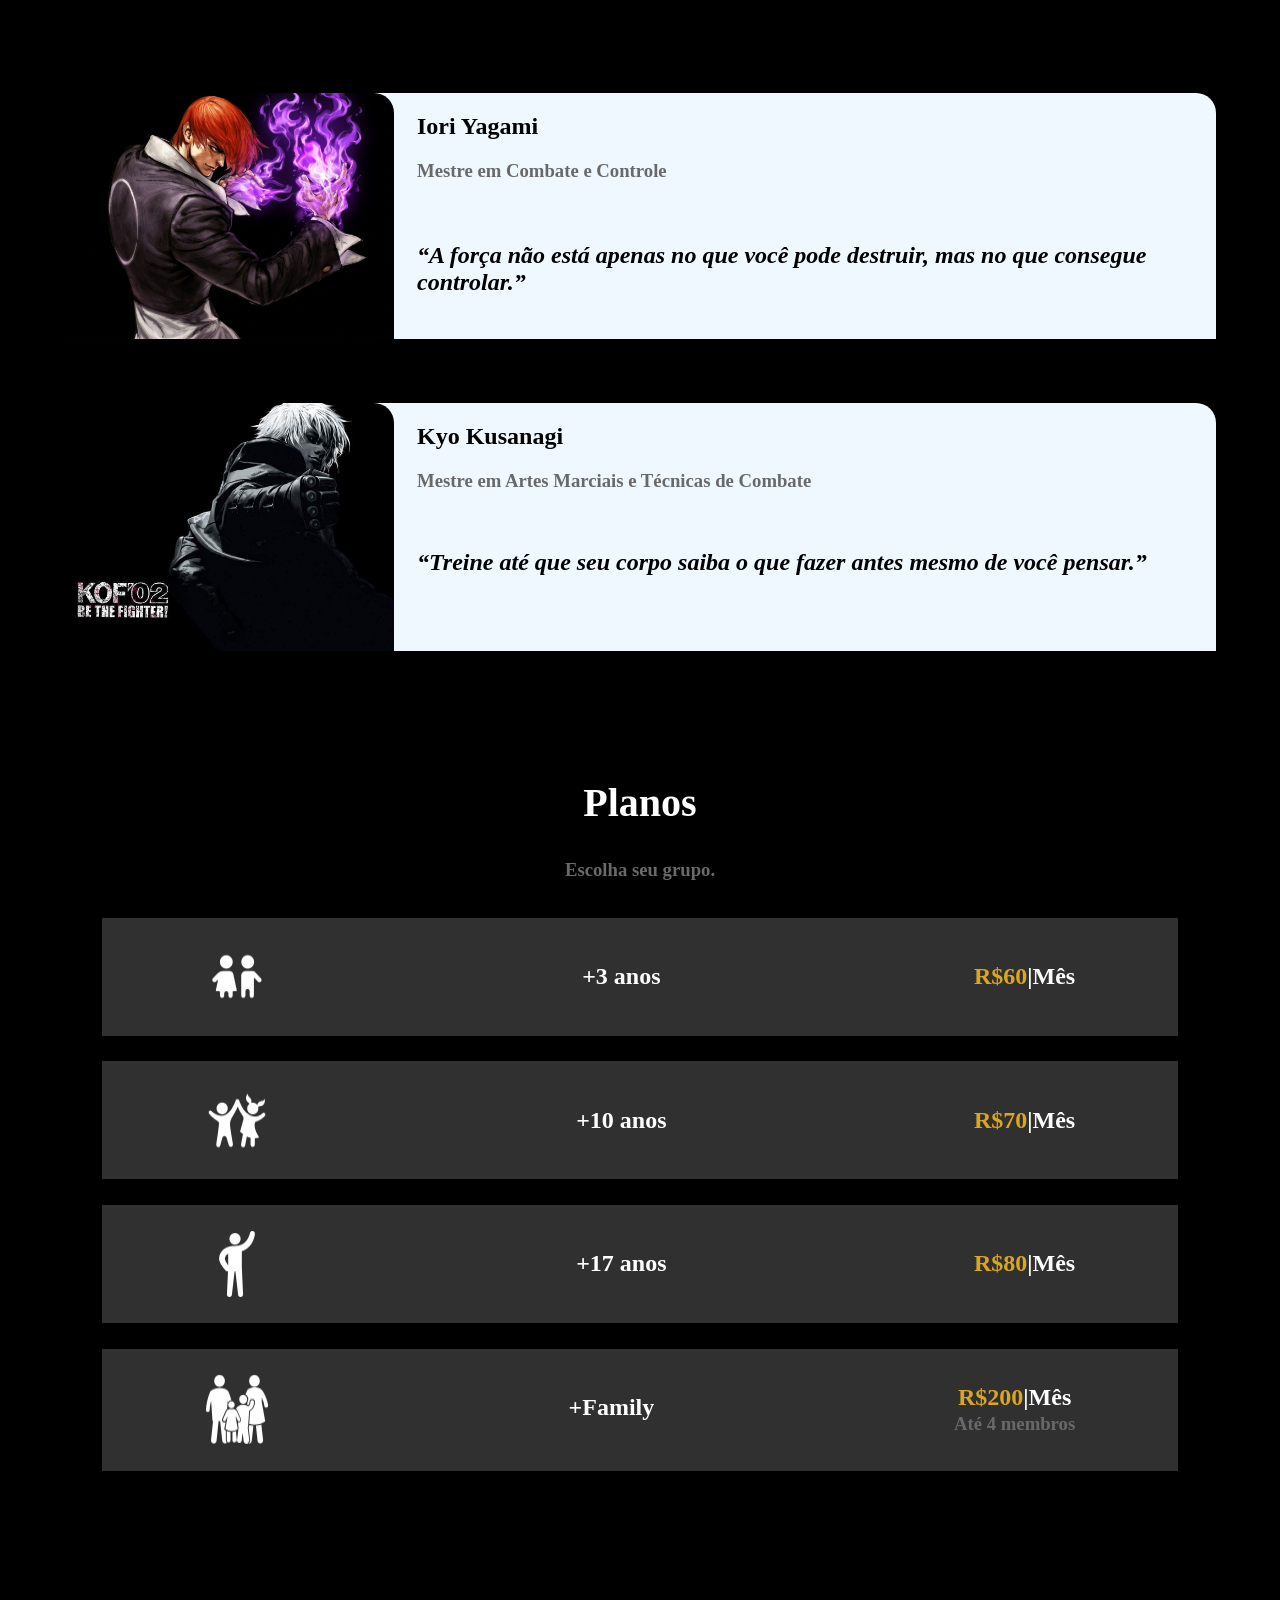
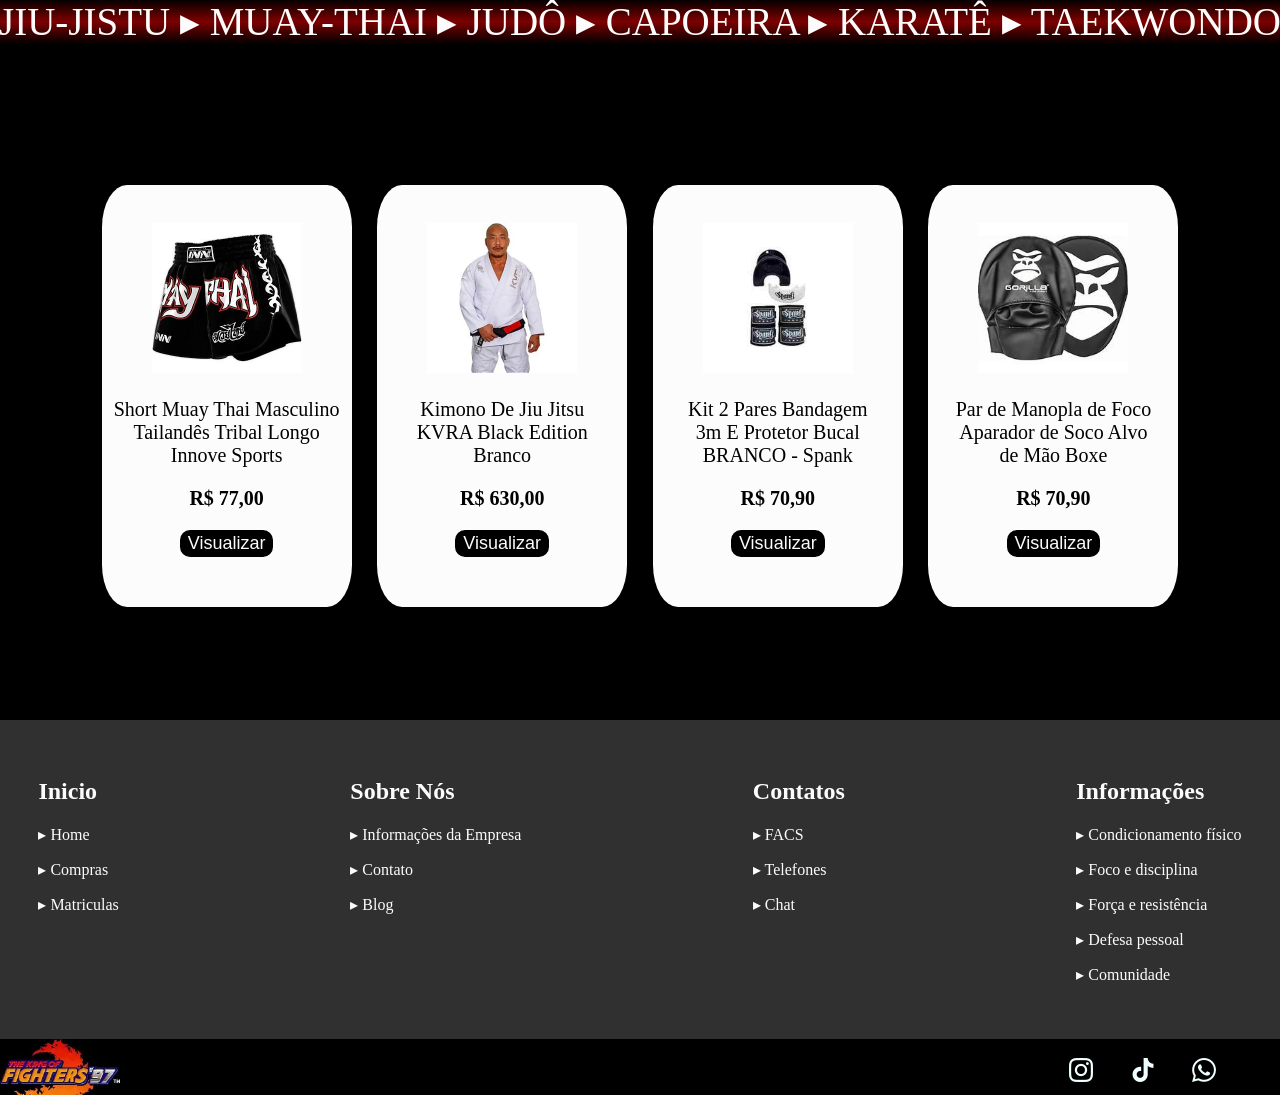
==== commit f48e44dc: "Criação - Planos/ Tabelas" ====
--- a/index.html
+++ b/index.html
@@ -11,7 +11,7 @@
     <navbar id="beetwen">
         <img src="static/icons/menu-burger (1).png" alt="" style="padding-left: 20px; width: 40px;">
         <a href="index.html">
-            <img src="static/img/KOFlogo.png" style="width: 140px; padding-left: 30px;">
+            <img src="static/img/KOFlogo.png" style="width: 130px; padding-left: 30px;">
         </a>
 
         <div style="margin-left: auto; padding-right: 20px; font-size: 16px;">
@@ -44,18 +44,18 @@
 
     <br><br>
 
-    <initial id="beetwen">
+    <initial>
         <h1>
-            <titulo>MARQUE SUA AULA</titulo>
-            <titulo><i id="transicao">EXPERIMENTAL!</i></titulo>
+            <titulo>
+                MARQUE SUA AULA <br>
+                <i id="transicao">EXPERIMENTAL!</i>
+            </titulo>
             <p>▸<a id="catalog" href="#">CAPOEIRA</a></p>
             <p>▸<a id="catalog" href="#">JIU-JISTU</a></p>
             <p>▸<a id="catalog" href="#">MUAY-THAI</a></p>
             <p>▸<a id="catalog" href="#">KARATÊ</a></p>
             <p>▸<a id="catalog" href="#">JUDÔ</a></p>
         </h1>
-
-        <img id="wall" src="static/img/wallpaper.png">
     </initial>
 
     <descricao>
@@ -93,23 +93,70 @@
         </div>
     </info>
 
-    <professores>
+    <professores">
         <div id="prof">
-            <img src="static/img/yagami-iori.jpg" alt="" style="width: 360px; border-radius: 20px 20px 0px 0px; margin-bottom: -5px;">
+            <img id="img-mestre" src="static/img/yagami-iori.jpg" alt="">
             <div>
-                <h2>Mestre Iori Yagami</h2>
-                <h4></h4>
+                <h2>Iori Yagami</h2>
+                <h3>Mestre em Combate e Controle</h3>
+                <h2 style="color: black; padding-top: 5%;">
+                    <i>“A força não está apenas no que você pode destruir, mas no que consegue controlar.”</i>
+                </h2>
             </div>
         </div>
         
         <div id="prof">
-                <img src="static/img/Ryo.jpg" alt="" style="width: 360px; border-radius: 20px 20px 0px 0px; margin-bottom: -5px;">
+                <img id="img-mestre" src="static/img/Ryo.jpg" alt="">
                 <div>
-                    <h2>Mestre Kyo Sakazaki</h2>
-                    <p>Tais vinho carneiro silva</p>
+                    <h2>Kyo Kusanagi</h2>
+                    <h3>Mestre em Artes Marciais e Técnicas de Combate</h3>
+                    <h2 style="color: black; padding-top: 5%;">
+                        <i>“Treine até que seu corpo saiba o que fazer antes mesmo de você pensar.”</i>
+                    </h2>
                 </div>
         </div>
     </professores>
+
+    <descricao>
+        <h2 style="font-size: 40px; margin-top: 10%;">
+            Planos
+        </h2>
+        <h3>Escolha seu grupo.</h3> <br>
+        <tabela>
+            <img src="static/icons/kids.png" alt="">
+            <h2>+3 anos</h2>
+            <h2>
+                <golden>R$60</golden>|Mês
+            </h2>
+        </tabela>
+         <tabela>
+            <img src="static/icons/child.png" alt="">
+             <h2>+10 anos</h2>
+            <h2>
+                <golden>R$70</golden>|Mês
+            </h2>
+        </tabela>
+         <tabela>
+            <img src="static/icons/man.png" alt="">
+            <h2>+17 anos</h2>
+            <h2>
+                <golden>R$80</golden>|Mês
+            </h2>
+        </tabela>
+        <tabela>
+            <img src="static/icons/family.png" alt="">
+            <h2>+Family</h2>
+            <div style="line-height: 0.3;">
+                <h2>
+                    <golden>R$200</golden>|Mês
+                </h2>
+                <h3>
+                    Até 4 membros
+                </h3>
+            </div>
+            
+        </tabela>
+    </descricao>
 
     <div>
         <titulo1>JIU-JISTU ▸ MUAY-THAI ▸ JUDÔ ▸ CAPOEIRA ▸ KARATÊ ▸ TAEKWONDO</titulo1>
--- a/static/style/style.css
+++ b/static/style/style.css
@@ -13,12 +13,15 @@
 }
 
 initial {
-    background: linear-gradient(to bottom, rgb(126, 0, 0), black);
-    margin-top: 1%;
-    margin-bottom: 10%;
-}
-
-i, a {
+    display: block;
+    width: 100%;
+    background-image: url("../img/fundo-cen.jpg");
+    background-size: cover;
+    margin-top: 5%;
+    margin-bottom: 10%;
+}
+
+a {
     color: #fcfcfc;
     text-decoration: none;
 }
@@ -26,6 +29,11 @@
 br {
     margin-bottom: 200px;
 }
+
+golden {
+    color: goldenrod;
+}
+
 titulo {
     color: black;
     font-size: 70px;
@@ -34,6 +42,7 @@
 }
 
 titulo1 {
+    background: linear-gradient(black, rgb(126, 0, 0), black);
     color: #fcfcfc;
     display: flex;
     justify-content: center;
@@ -48,8 +57,8 @@
     color: goldenrod;
     font-family: monospace;
     padding: 100px;
-    padding-top: 10%;
-    padding-bottom: 20px;
+    padding-top: 8%;
+    margin-bottom: 10%;
 }
 
 h3, h5 {
@@ -115,14 +124,6 @@
     justify-content: center;
 }
 
-/* PNG PRINCIPAL */
-#wall {
-    width: 27%;
-    margin-left: 15%;
-    padding-right: 5%;
-    padding-top: 5%;
-} 
-
 /* CARD */
 .cartao {
     background-color: #fcfcfc;
@@ -181,6 +182,7 @@
 
 /* TRANSIÇÃO "EXPERIMENTAL" */ 
 #transicao {
+    color: white;
     padding-left: 70px;
     opacity: 0;
     transition-duration: 1.0s;
@@ -281,6 +283,7 @@
         transition: 0.2s;
     }
 
+/* FEEDBACK DOS MESTRES */
 professores {
     color: black;
     margin: auto;
@@ -294,9 +297,27 @@
     display: flex;
     padding: auto;
     margin: 5%;
-    transition: 0.3s;
+    transition: 0.1s;
 }
     #prof:hover {
         box-shadow: 0px 0px 10px 0px white;
         transition: 0.2s;
-    }+    }
+
+#img-mestre {
+    width: 330px;
+    border-radius: 20px 20px 0px 0px;
+    margin-right: 2%;
+}
+
+tabela {
+    display: flex;
+    justify-content: space-between;
+    background-color: rgb(48, 48, 48);
+    padding: 2%;
+    margin-left: 8%;
+    margin-right: 8%;
+    margin-bottom: 2%;
+    padding-left: 8%;
+    padding-right: 8%;
+}
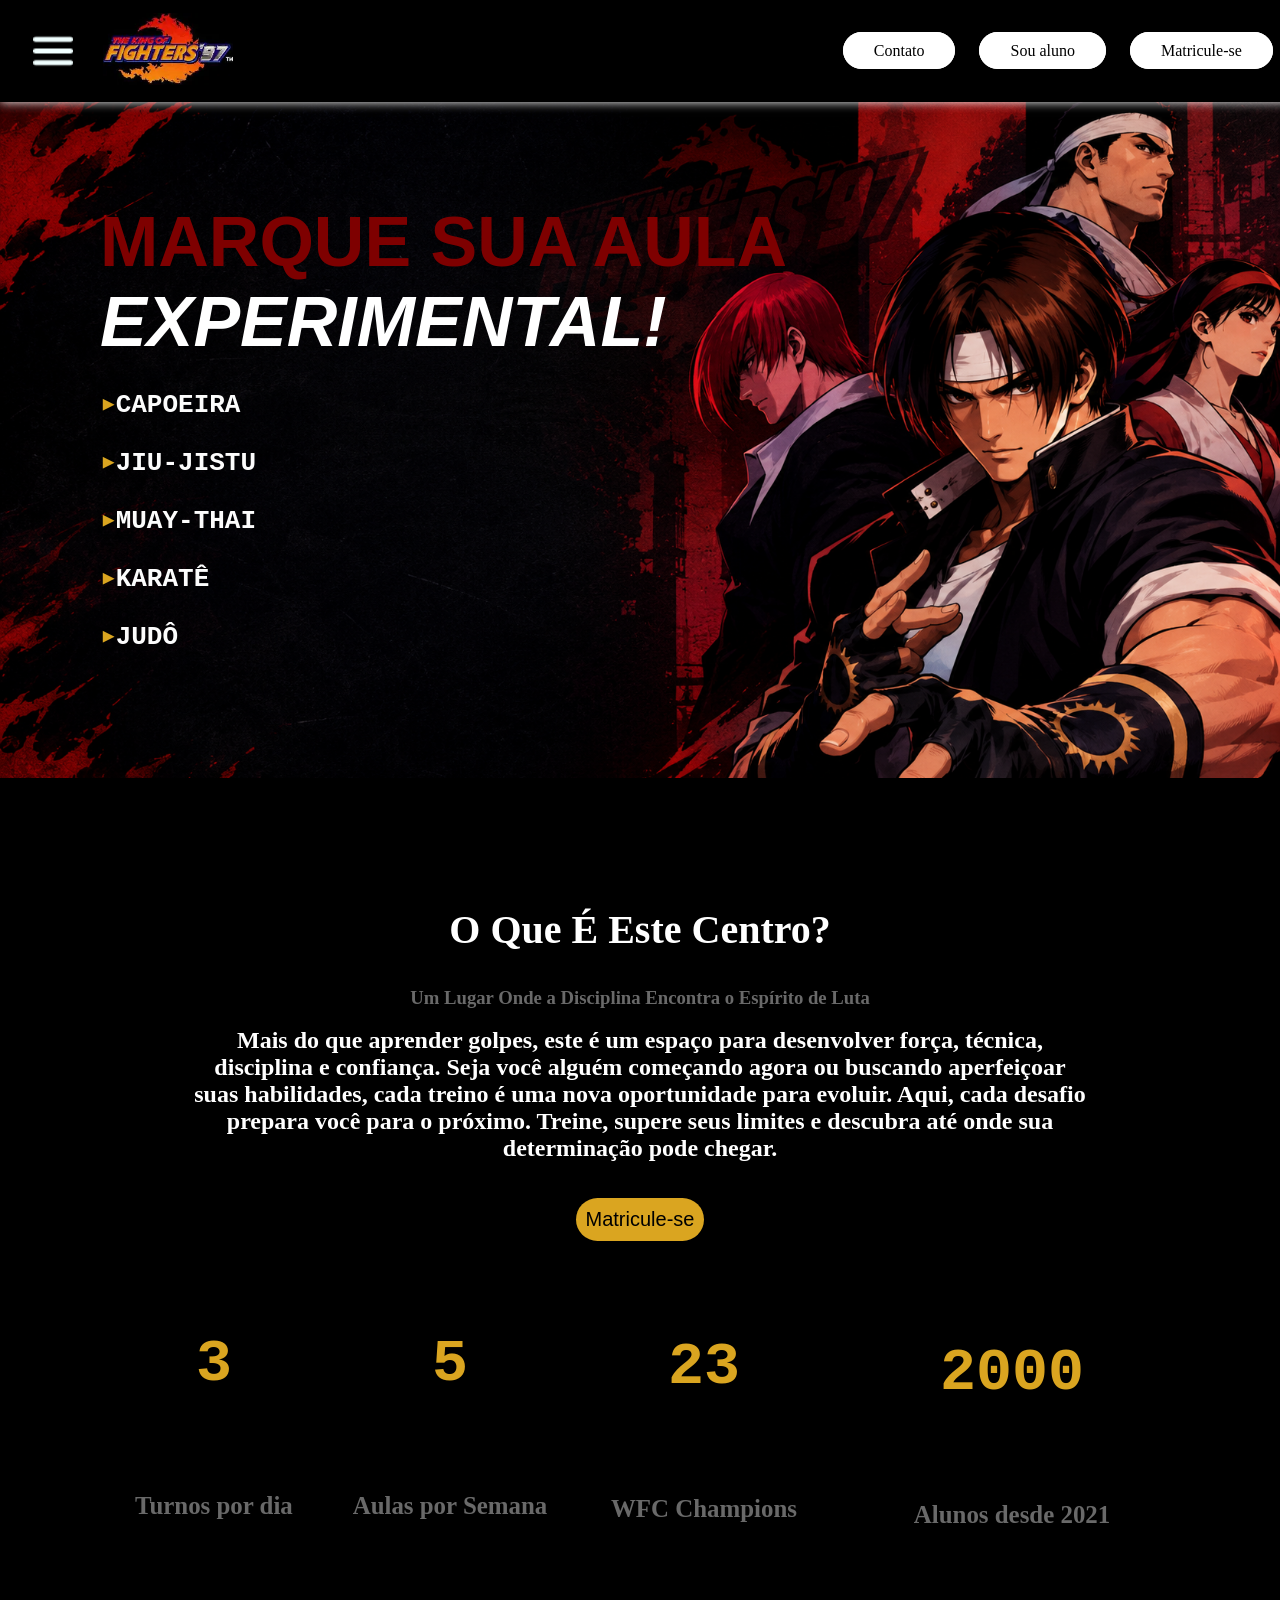
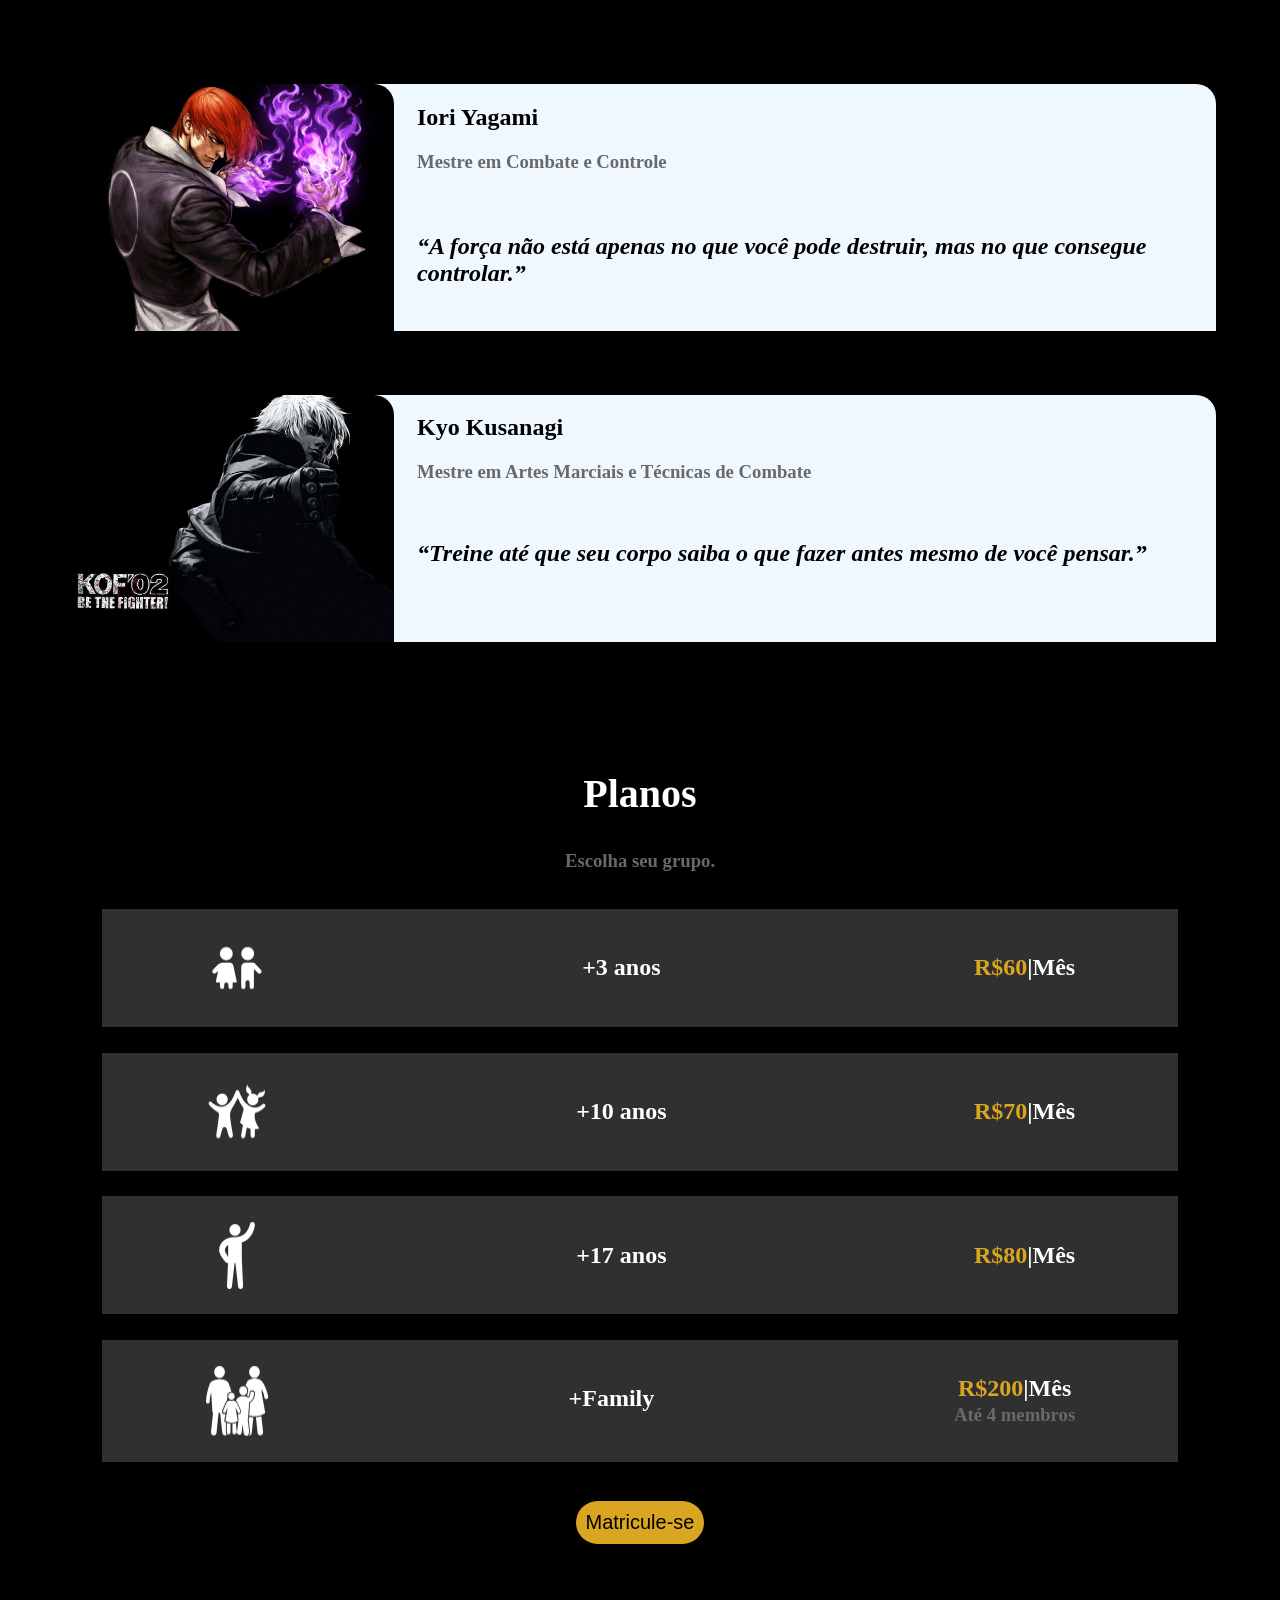
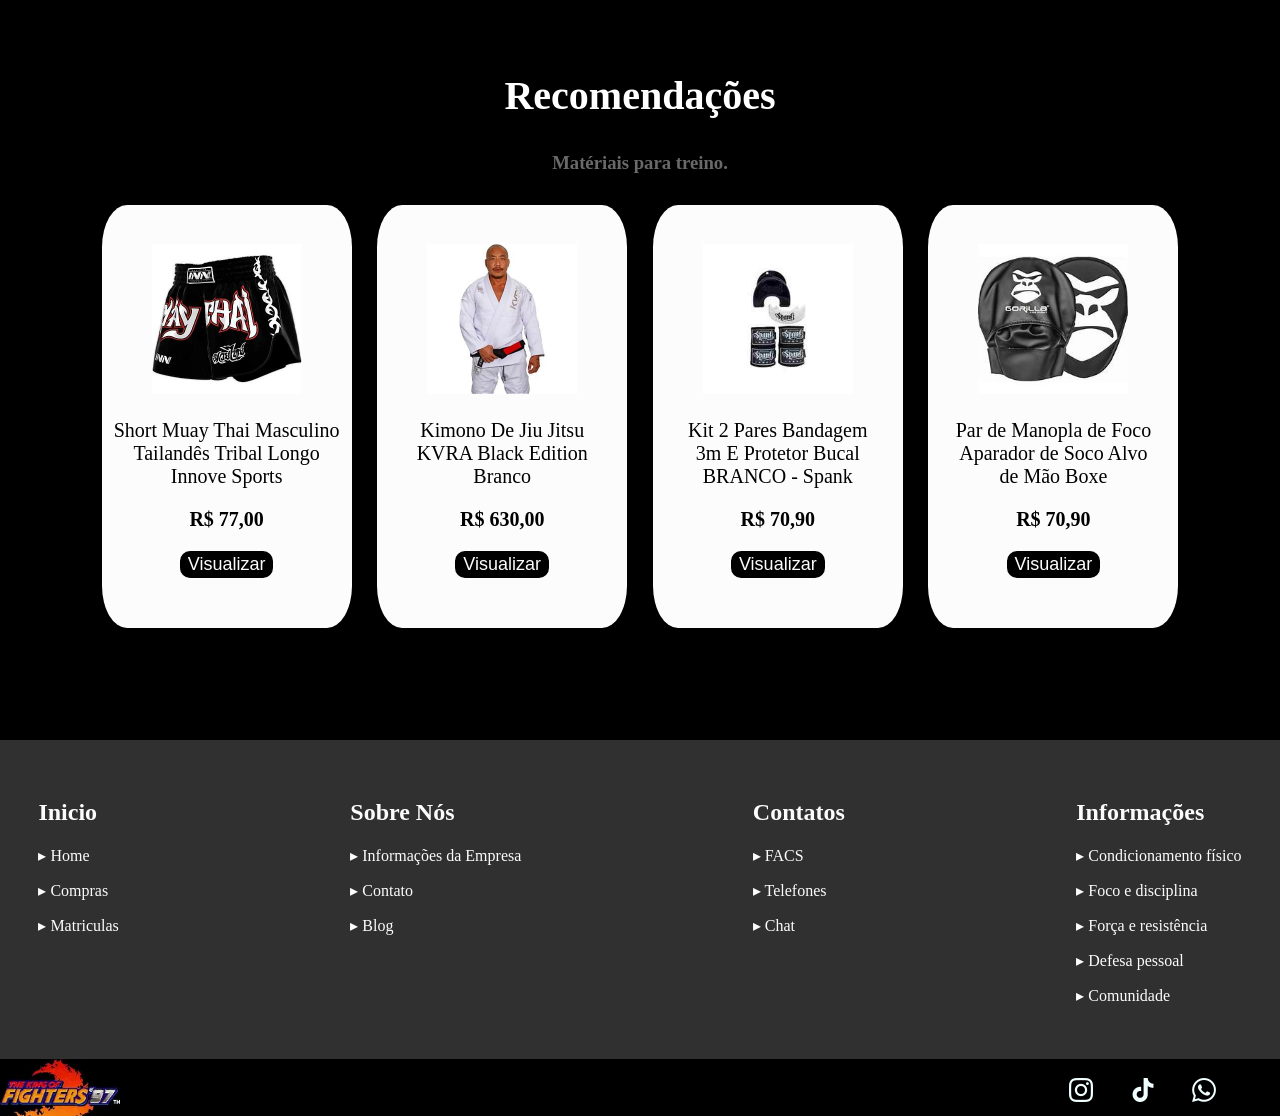
==== commit d462e081: "Modificação - Banners" ====
--- a/index.html
+++ b/index.html
@@ -70,6 +70,7 @@
             Aqui, cada desafio prepara você para o próximo. Treine, supere seus limites e descubra até onde sua determinação pode chegar.
         
             <br>
+            <br>
             <a href="unidades.html"><button id="button2">Matricule-se</button></a>
         </h2>
     </descricao>
@@ -154,74 +155,78 @@
                     Até 4 membros
                 </h3>
             </div>
-            
-        </tabela>
+        </tabela>
+        <a href="unidades.html" style="display: block; margin-bottom: 10%;">
+            <button id="button2">Matricule-se</button>
+        </a>
     </descricao>
 
-    <div>
-        <titulo1>JIU-JISTU ▸ MUAY-THAI ▸ JUDÔ ▸ CAPOEIRA ▸ KARATÊ ▸ TAEKWONDO</titulo1>
-    </div>
-
-    <div id="beetwen">
-        <div class="cartao">
-            <div class="conteudo">
-                <img src="static/img/OPHS.jpg" alt="" style="width: 150px;">
-                <p>
-                    Short Muay Thai Masculino
-                    <br>Tailandês Tribal Longo
-                    <br>Innove Sports
-                </p>
-                <p><b>R$ 77,00 </b></p>
-                <button id="button1">
-                    <a href="#">Visualizar</a>
-                </button>
-            </div>
-        </div>
-
-        <div class="cartao">
-            <div class="conteudo">
-                <img src="static/img/Kimono.jpg" alt="" style="width: 150px;">
-                <p>
-                    Kimono De Jiu Jitsu
-                    <br>KVRA Black Edition
-                    <br>Branco
-                </p>
-                <b>R$ 630,00</b></p>
-                <button id="button1">
-                    <a href="#">Visualizar</a>
-                </button>
-            </div>
-        </div>
-
-        <div class="cartao">
-            <div class="conteudo">
-                <img src="static/img/OPHS (1).jpg" alt="" style="width: 150px;">
-                <p>
-                    Kit 2 Pares Bandagem
-                    <br>3m E Protetor Bucal
-                    <br>BRANCO - Spank
-                </p>
-                <p><b>R$ 70,90 </b></p>
-                <button id="button1">
-                    <a href="#">Visualizar</a>
-                </button>
-            </div>
-        </div>
-
-        <div class="cartao">
-            <div class="conteudo">
-                <img src="static/img/manopla.jpg" alt="" style="width: 150px;">
-                <p>
-                    Par de Manopla de Foco
-                    <br>Aparador de Soco Alvo
-                    <br>de Mão Boxe
-                <p><b>R$ 70,90 </b></p>
-                <button id="button1">
-                    <a href="#">Visualizar</a>
-                </button>
-            </div>
-        </div>
-    </div>
+    <descricao>
+        <h2 style="font-size: 40px;">
+            Recomendações
+        </h2>
+        <h3>Matériais para treino.</h3>
+        <div id="beetwen">
+            <div class="cartao">
+                <div class="conteudo">
+                    <img src="static/img/OPHS.jpg" alt="" style="width: 150px;">
+                    <p>
+                        Short Muay Thai Masculino
+                        <br>Tailandês Tribal Longo
+                        <br>Innove Sports
+                    </p>
+                    <p><b>R$ 77,00 </b></p>
+                    <button id="button1">
+                        <a href="#">Visualizar</a>
+                    </button>
+                </div>
+            </div>
+
+            <div class="cartao">
+                <div class="conteudo">
+                    <img src="static/img/Kimono.jpg" alt="" style="width: 150px;">
+                    <p>
+                        Kimono De Jiu Jitsu
+                        <br>KVRA Black Edition
+                        <br>Branco
+                    </p>
+                    <b>R$ 630,00</b></p>
+                    <button id="button1">
+                        <a href="#">Visualizar</a>
+                    </button>
+                </div>
+            </div>
+
+            <div class="cartao">
+                <div class="conteudo">
+                    <img src="static/img/OPHS (1).jpg" alt="" style="width: 150px;">
+                    <p>
+                        Kit 2 Pares Bandagem
+                        <br>3m E Protetor Bucal
+                        <br>BRANCO - Spank
+                    </p>
+                    <p><b>R$ 70,90 </b></p>
+                    <button id="button1">
+                        <a href="#">Visualizar</a>
+                    </button>
+                </div>
+            </div>
+
+            <div class="cartao">
+                <div class="conteudo">
+                    <img src="static/img/manopla.jpg" alt="" style="width: 150px;">
+                    <p>
+                        Par de Manopla de Foco
+                        <br>Aparador de Soco Alvo
+                        <br>de Mão Boxe
+                    <p><b>R$ 70,90 </b></p>
+                    <button id="button1">
+                        <a href="#">Visualizar</a>
+                    </button>
+                </div>
+            </div>
+        </div>
+    </descricao>
 
     <div class="rodape">
         <div>
--- a/static/style/style.css
+++ b/static/style/style.css
@@ -15,7 +15,7 @@
 initial {
     display: block;
     width: 100%;
-    background-image: url("../img/fundo-cen.jpg");
+    background-image: url("../img/wallpaperKOF.png");
     background-size: cover;
     margin-top: 5%;
     margin-bottom: 10%;
@@ -35,7 +35,8 @@
 }
 
 titulo {
-    color: black;
+    color: rgb(126, 0, 0);
+    text-decoration: 1px solid white;
     font-size: 70px;
     white-space: nowrap;
     font-family: Impact, 'Arial Narrow Bold', sans-serif;
@@ -89,7 +90,7 @@
         color: white;
         background-color: black;
         border: 1px solid white;
-        transition: 0.5s;
+        transition: 0.2s;
     }
 
 /* LOGO */
@@ -153,14 +154,14 @@
     border-radius: 10px;
     color: white;
     background-color: black;
-    transition: 0.3s;
+    transition: 0.2s;
     border: 2PX solid black;
 }
     #button1:hover {
         box-shadow: 5px 5px 10px 2px black;
         padding-left: 12px;
         padding-right: 12px;
-        transition: 0.3s;
+        transition: 0.1s;
     }
 
 /* RODAPÉ */
@@ -267,12 +268,11 @@
 }
 
 #button2 {
-    padding: auto;
     background-color: goldenrod;
     font-size: 20px;
     border: none;
     border-radius: 35px;
-    margin-top: 5%;
+    margin-top: 1%;
     padding: 10px;
     font-family: Impact, Haettenschweiler, 'Arial Narrow Bold', sans-serif;
     transition: 0.3s;
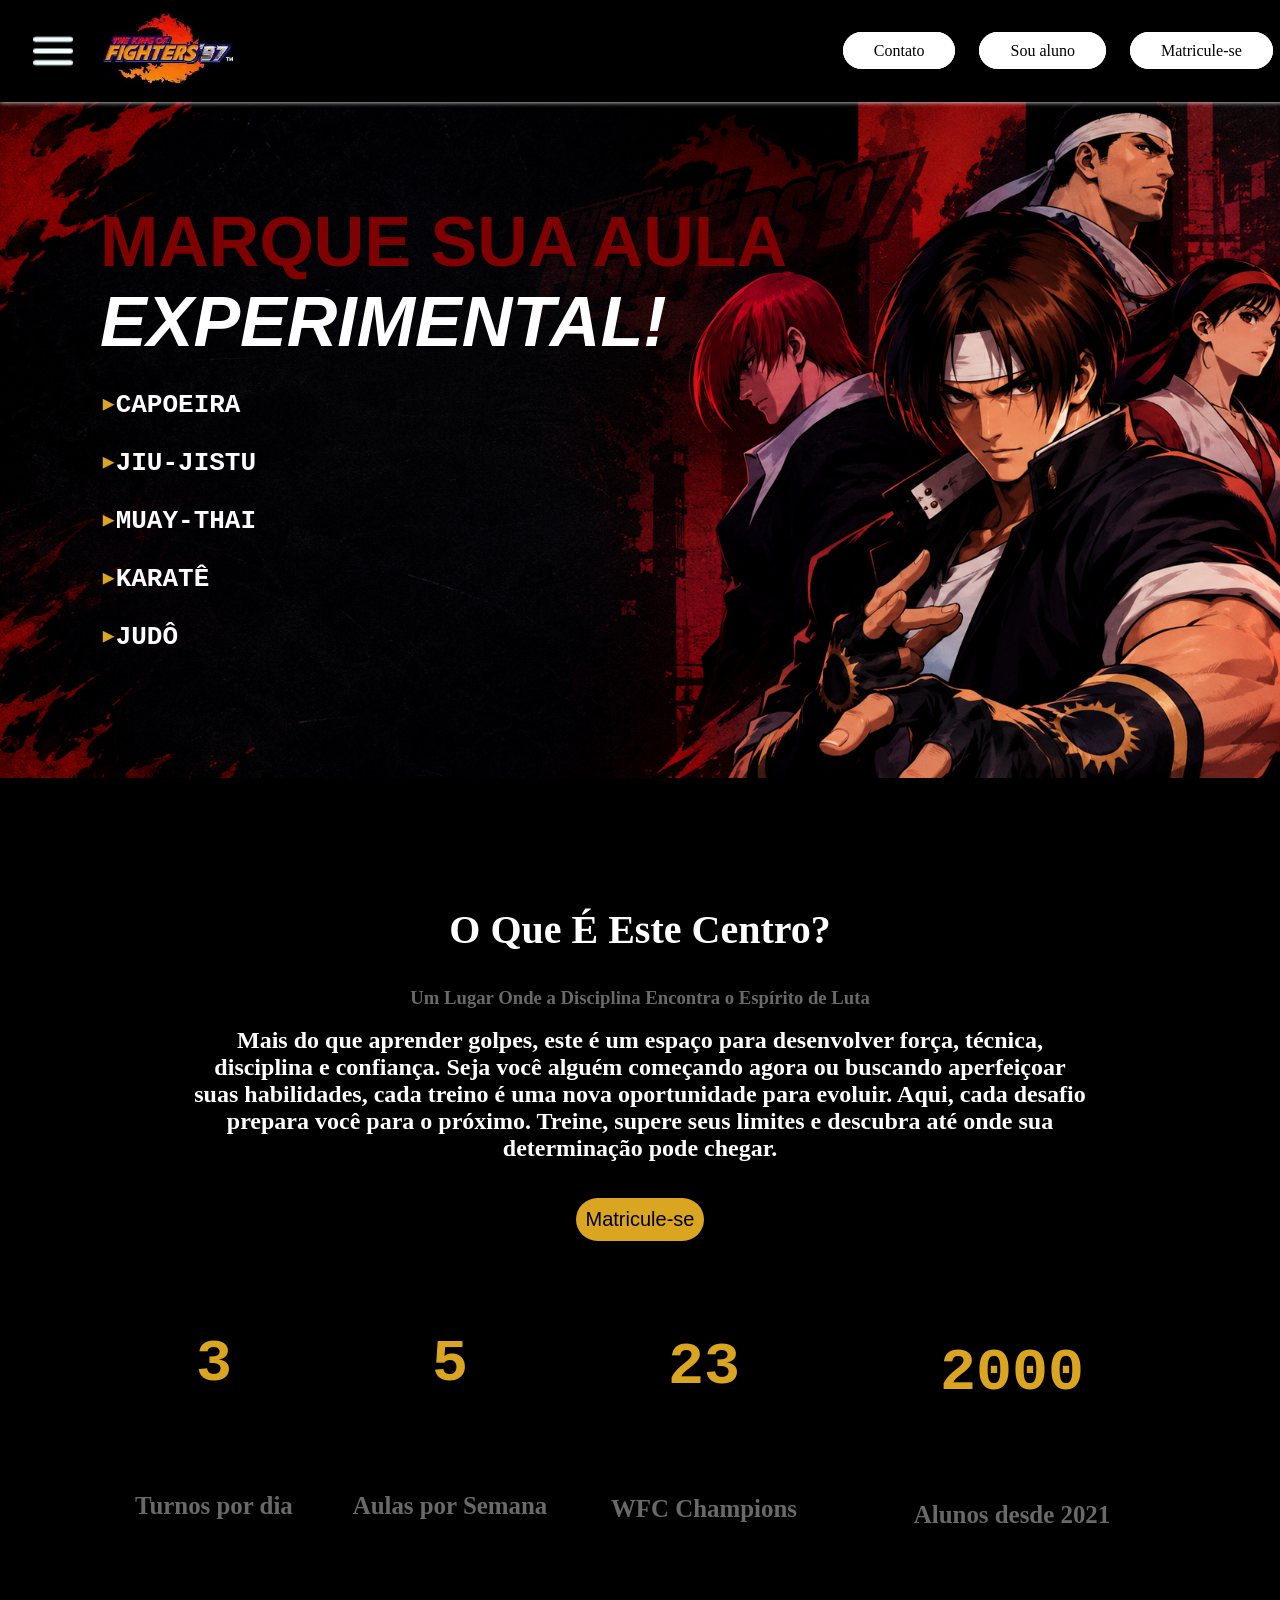
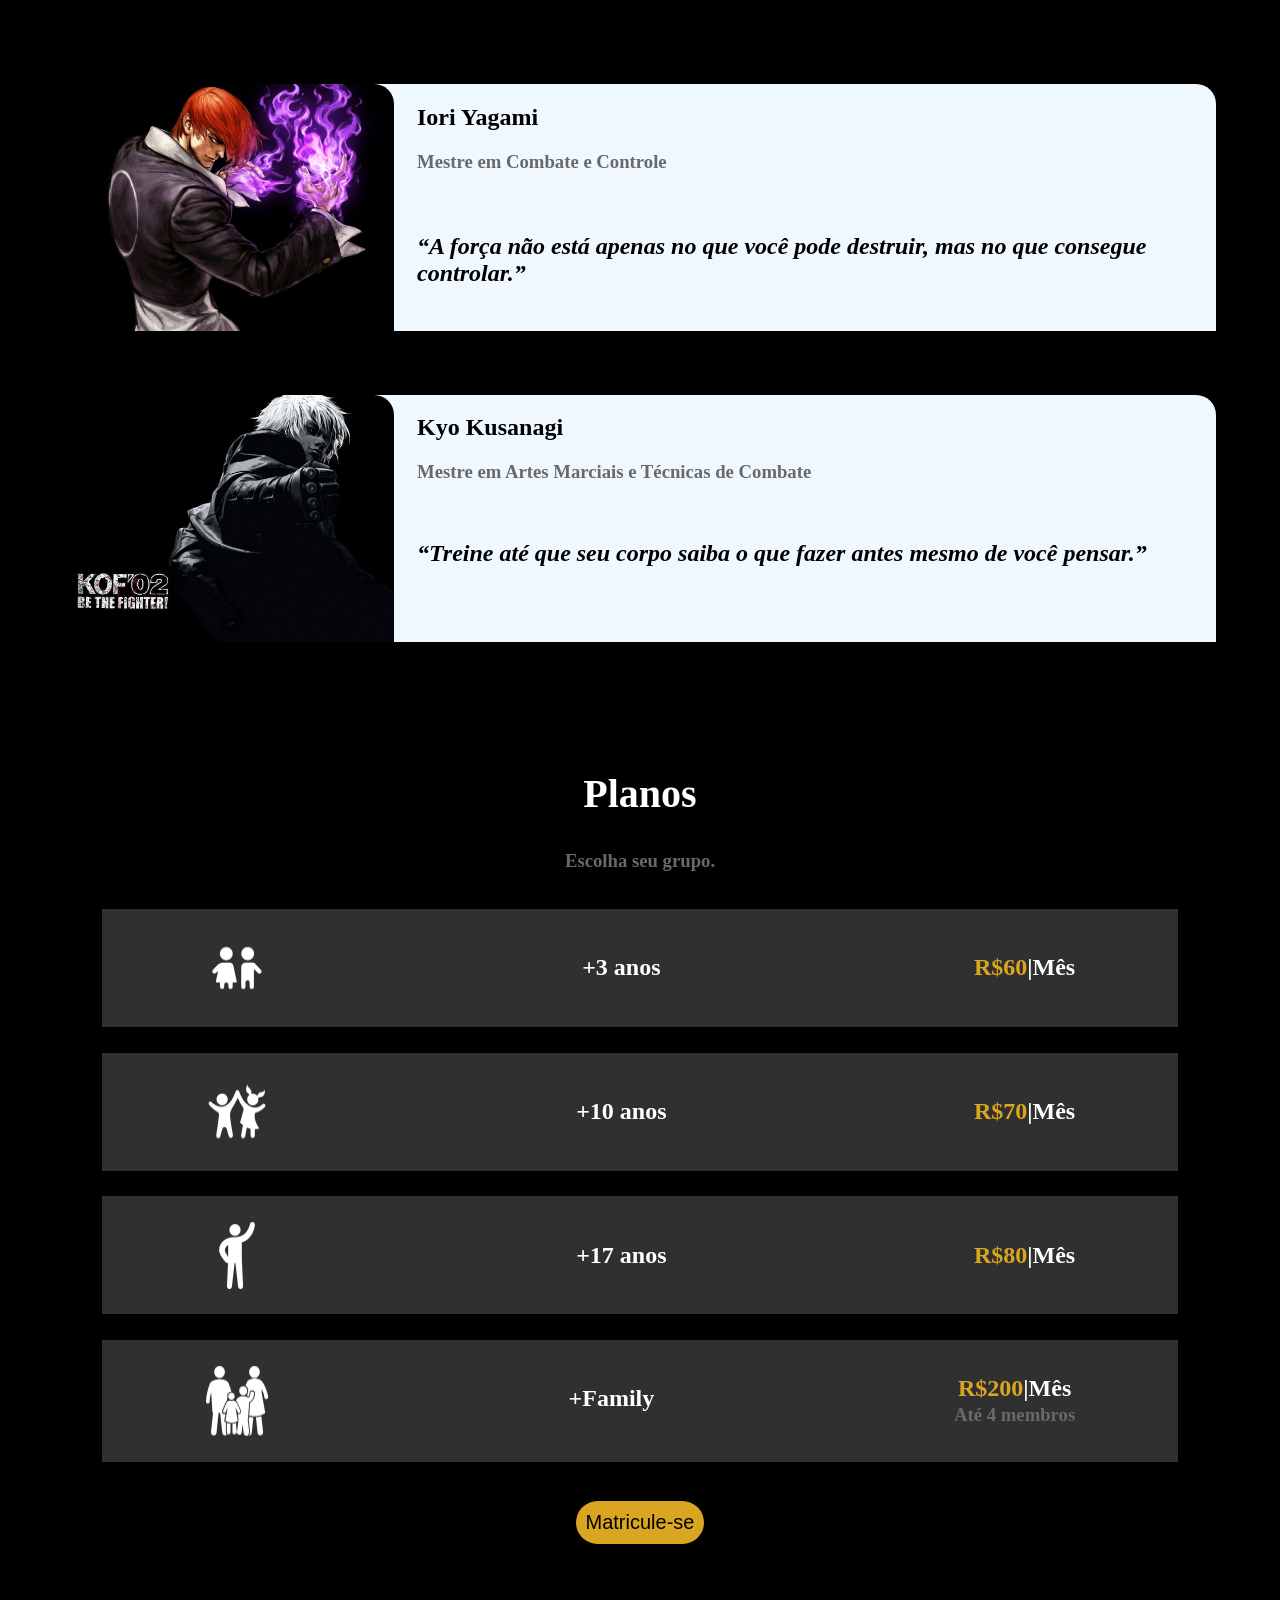
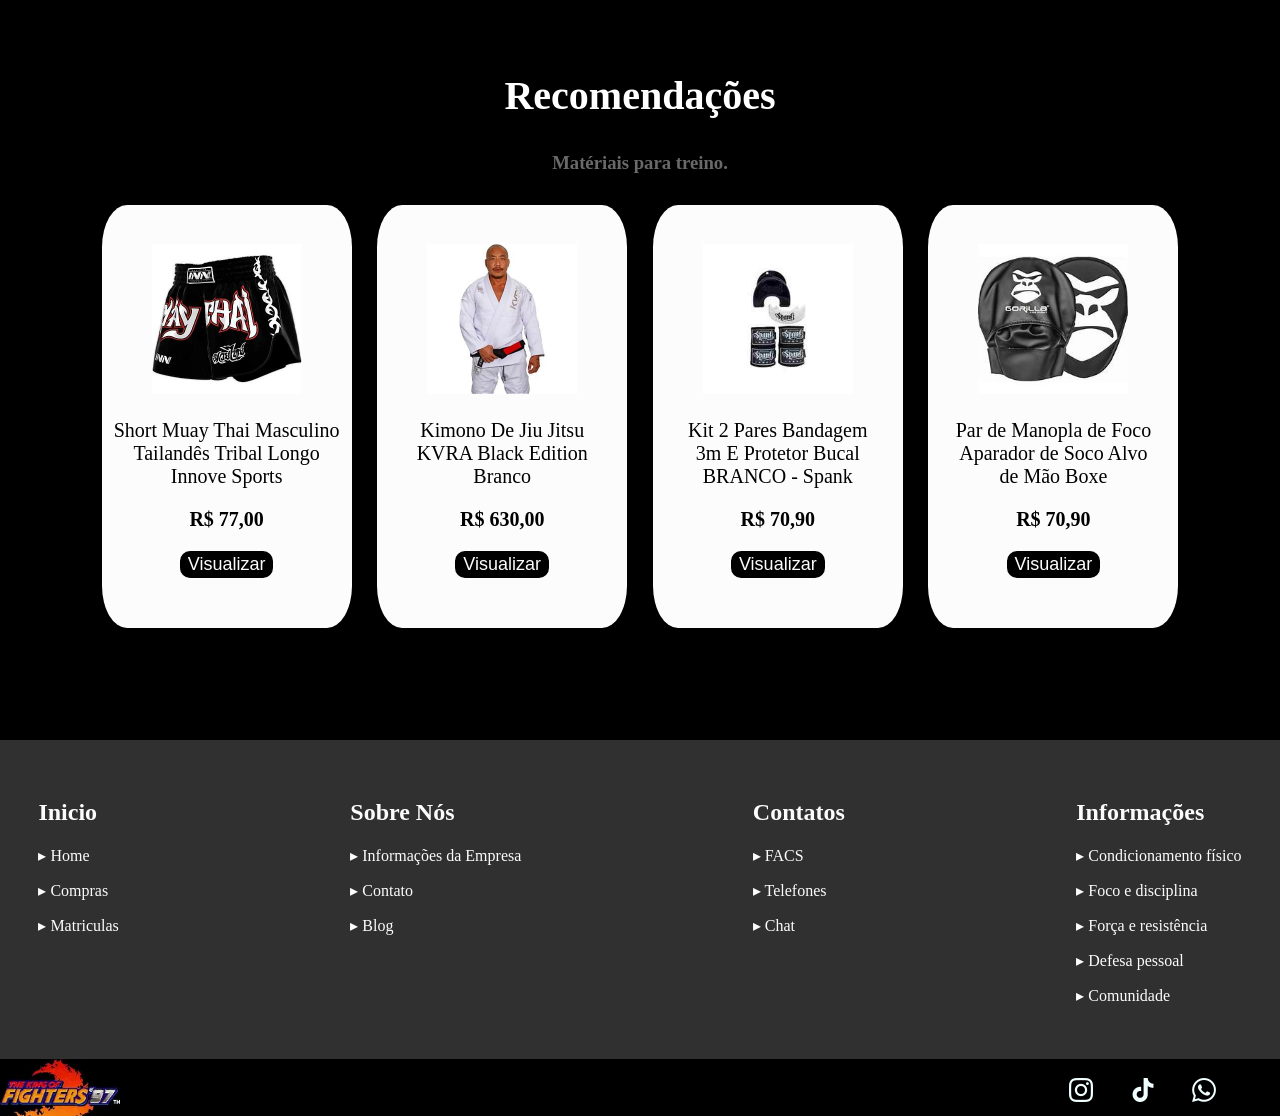
==== commit 080b37dc: "Criação - cadastro/matricula Front" ====
--- a/index.html
+++ b/index.html
@@ -28,7 +28,6 @@
                 <div id="beetwen">
                     <h2>Área do Aluno</h2>
                 </div>
-
                 <form action="" method="post">
                     CPF: <input type="text"><p>
                     Senha: <input type="password">
@@ -38,7 +37,7 @@
                 </form>
             </div>
 
-            <a class="button0" id="matricula" href="unidades.html">Matricule-se</a>
+            <a class="button0" href="unidades.html">Matricule-se</a>
         </div>
     </navbar>
 
--- a/static/style/style.css
+++ b/static/style/style.css
@@ -1,6 +1,7 @@
 html, body {
     background-color: black;
     max-width: 100%;
+    min-width: 100%;
     margin: 0;
     padding: 0;
 }
@@ -8,7 +9,7 @@
 navbar {
     position: fixed;
     background-color: black;
-    box-shadow: 0px 0px 10px 0px white;
+    box-shadow: 0px 0px 5px 0px white;
     padding: 1%;
 }
 
@@ -143,7 +144,7 @@
 
 .conteudo {
     color: black;
-    width: 100%;
+    max-width: 100%;
     font-size: 20px;
     text-align: center;
 }
@@ -175,7 +176,7 @@
 }
 
 .rodape-1 {
-    width: 95%;
+    max-width: 95%;
     display: flex;
     justify-content: space-between;
     align-items: center;
@@ -217,10 +218,17 @@
 
 /* Input */
 input {
-    border-radius: 10px;
-    border: 2px solid black;
+    border-radius: 15px;
+    border: none;
     font-size: 14px;
-}
+    transition: 0.3s;
+    padding: 1%;
+    
+}
+    input:hover {
+        box-shadow: 0px 0px 10px 0px black;
+        transition: 0.2s;
+    }
 
 /* PAGINA "UNIDADE" */
 
@@ -231,7 +239,7 @@
 
 /* CARTÃO DAS UNIDADES */
 card0 {
-    width: 100%;
+    max-width: 100%;
     margin: 5%;
     color: white;
     border: 1px solid black;
@@ -290,7 +298,7 @@
     padding: auto;
 }
 #prof {
-    width: 90%;
+    max-width: 90%;
     margin-bottom: 10%;
     background-color: aliceblue;
     border-radius: 25px 20px 0px 0px;
@@ -301,11 +309,11 @@
 }
     #prof:hover {
         box-shadow: 0px 0px 10px 0px white;
-        transition: 0.2s;
+        transition: 0s;
     }
 
 #img-mestre {
-    width: 330px;
+    max-width: 330px;
     border-radius: 20px 20px 0px 0px;
     margin-right: 2%;
 }
@@ -320,4 +328,29 @@
     margin-bottom: 2%;
     padding-left: 8%;
     padding-right: 8%;
+}
+
+#matricula {
+    display: none;
+}
+    #matricula.matriculaon {
+        font-family: Impact, Haettenschweiler, 'Arial Narrow Bold', sans-serif;
+        display: block;
+        color: white;
+        background-color: rgb(126, 0, 0);
+        border-radius: 10px;
+        box-shadow: 0px 0px 5px 0px white;
+        font-size: 25px;
+        padding-right: 40px;
+        padding-left: 40px;
+        position: fixed;
+        top: 50%;
+        left: 50%;
+        transform: translate(-50%, -50%);
+    }
+
+select {
+    border: none;
+    font-size: 15px;
+    border-radius: 15px;
 }
